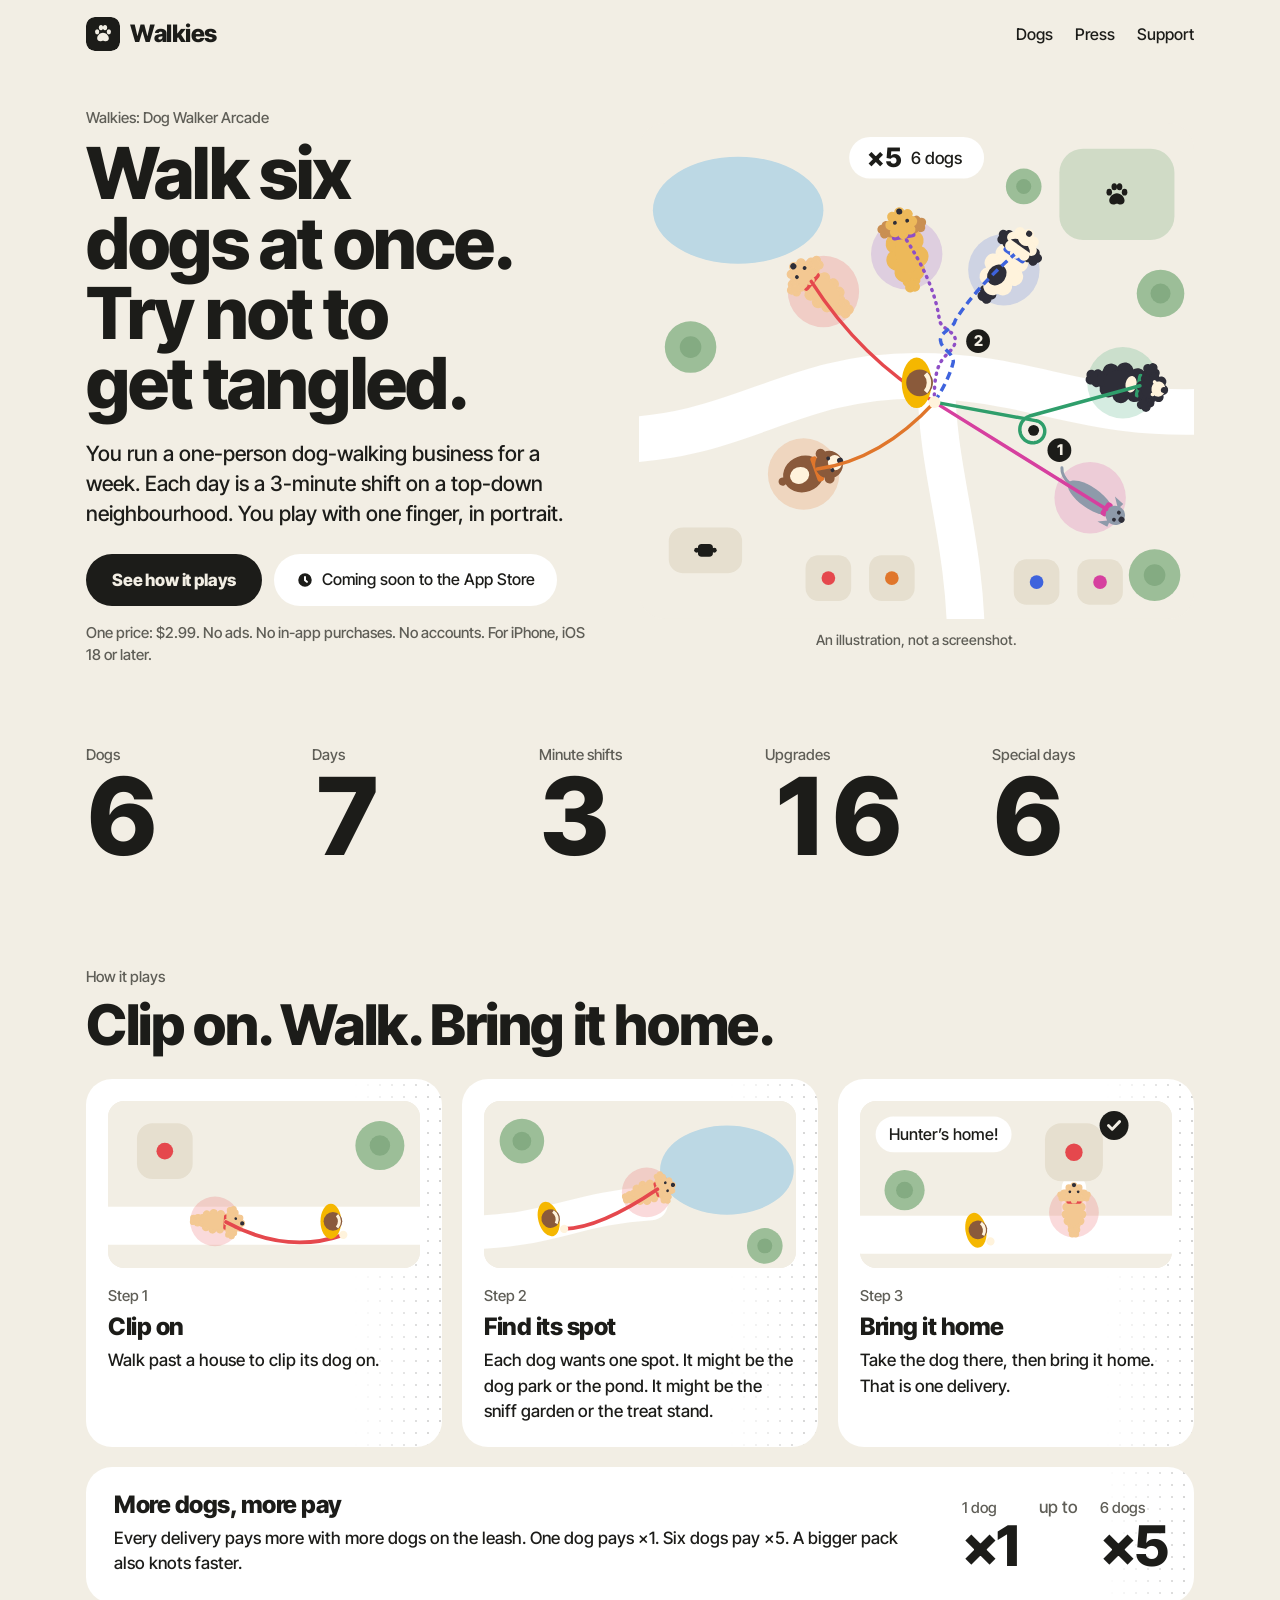
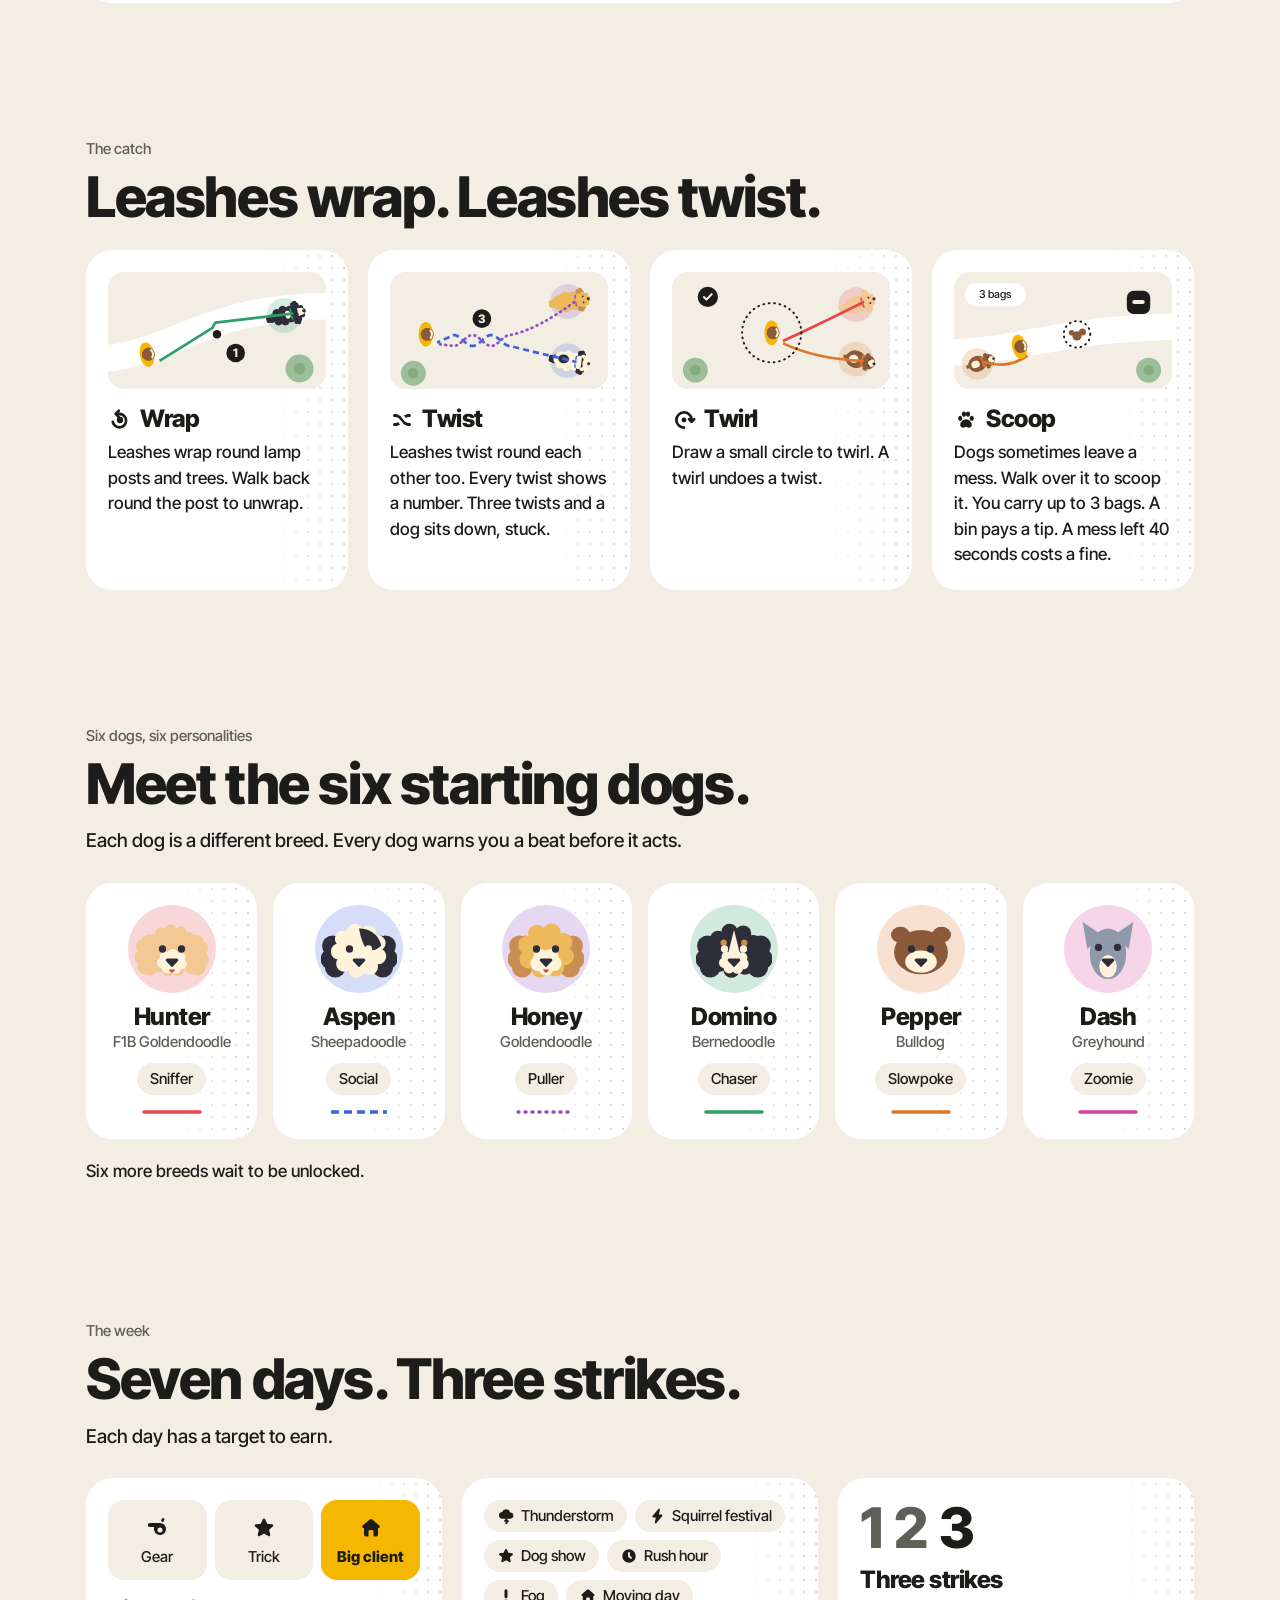
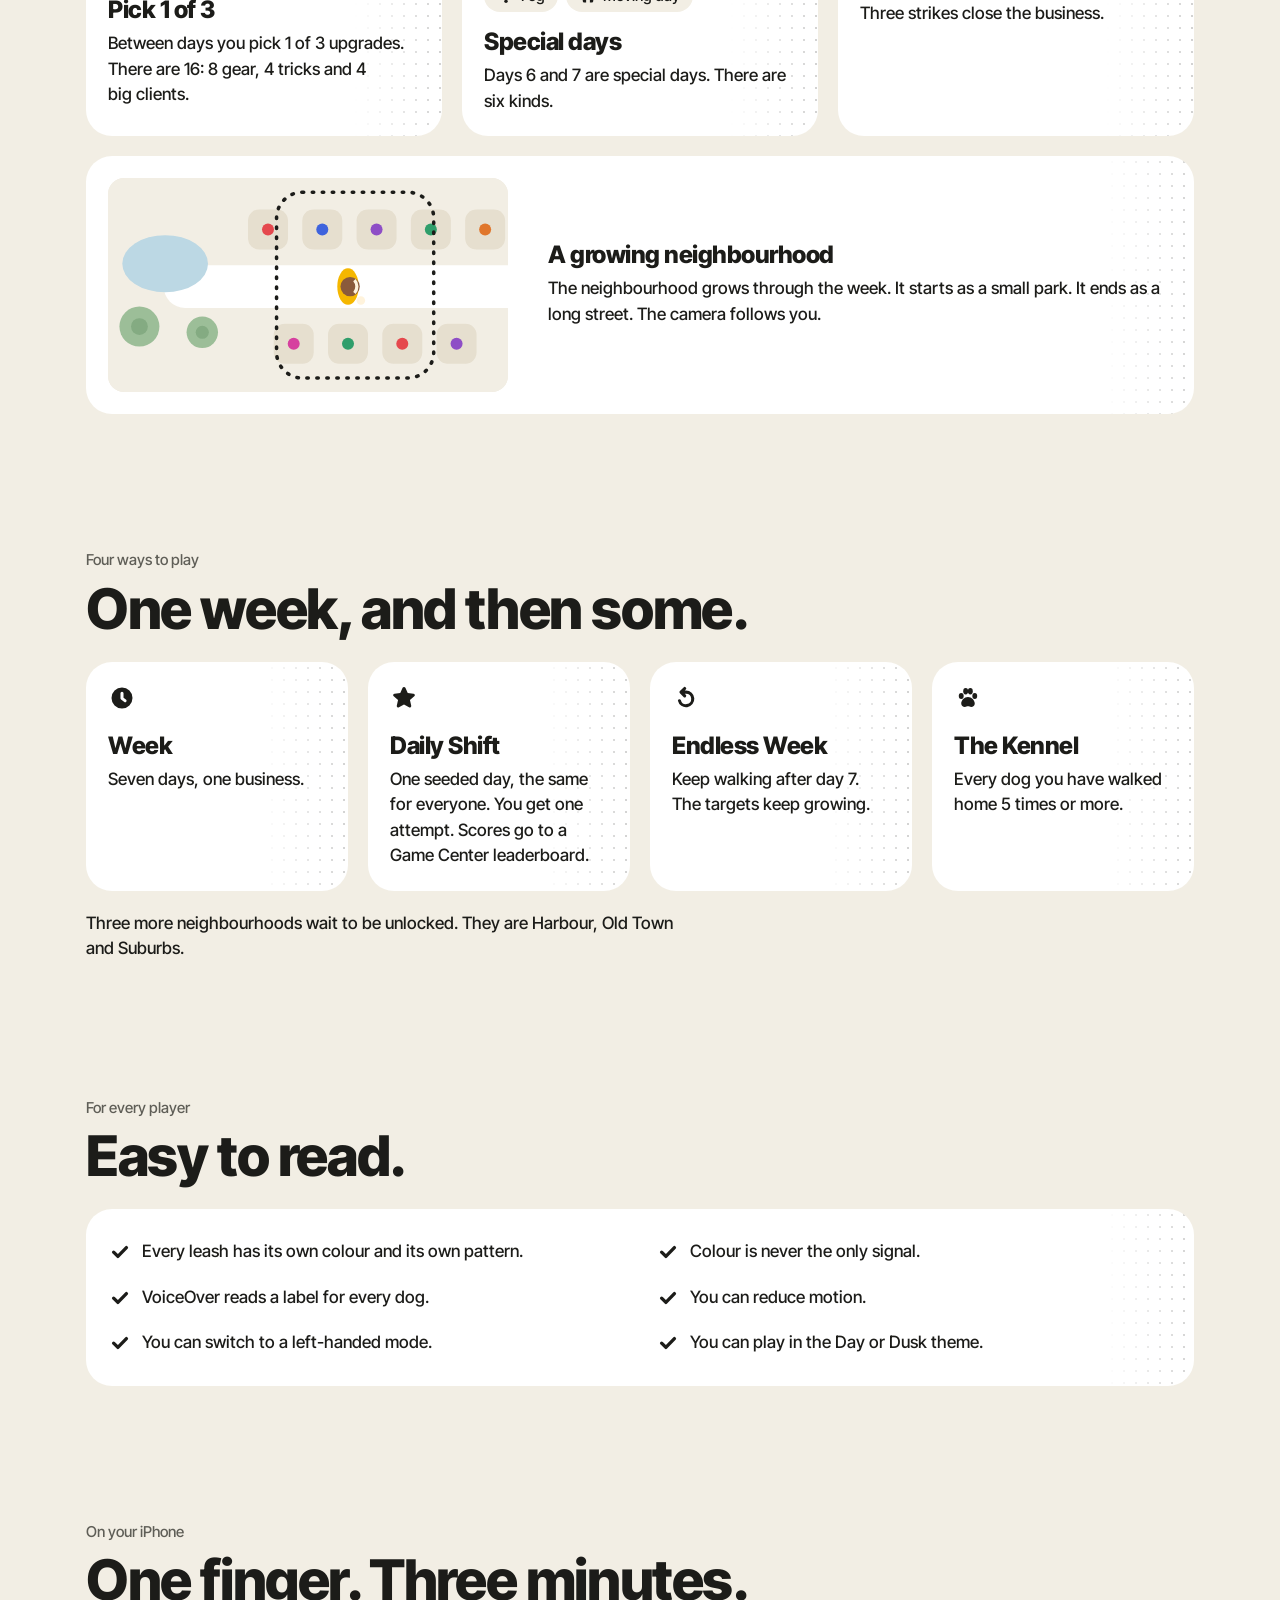
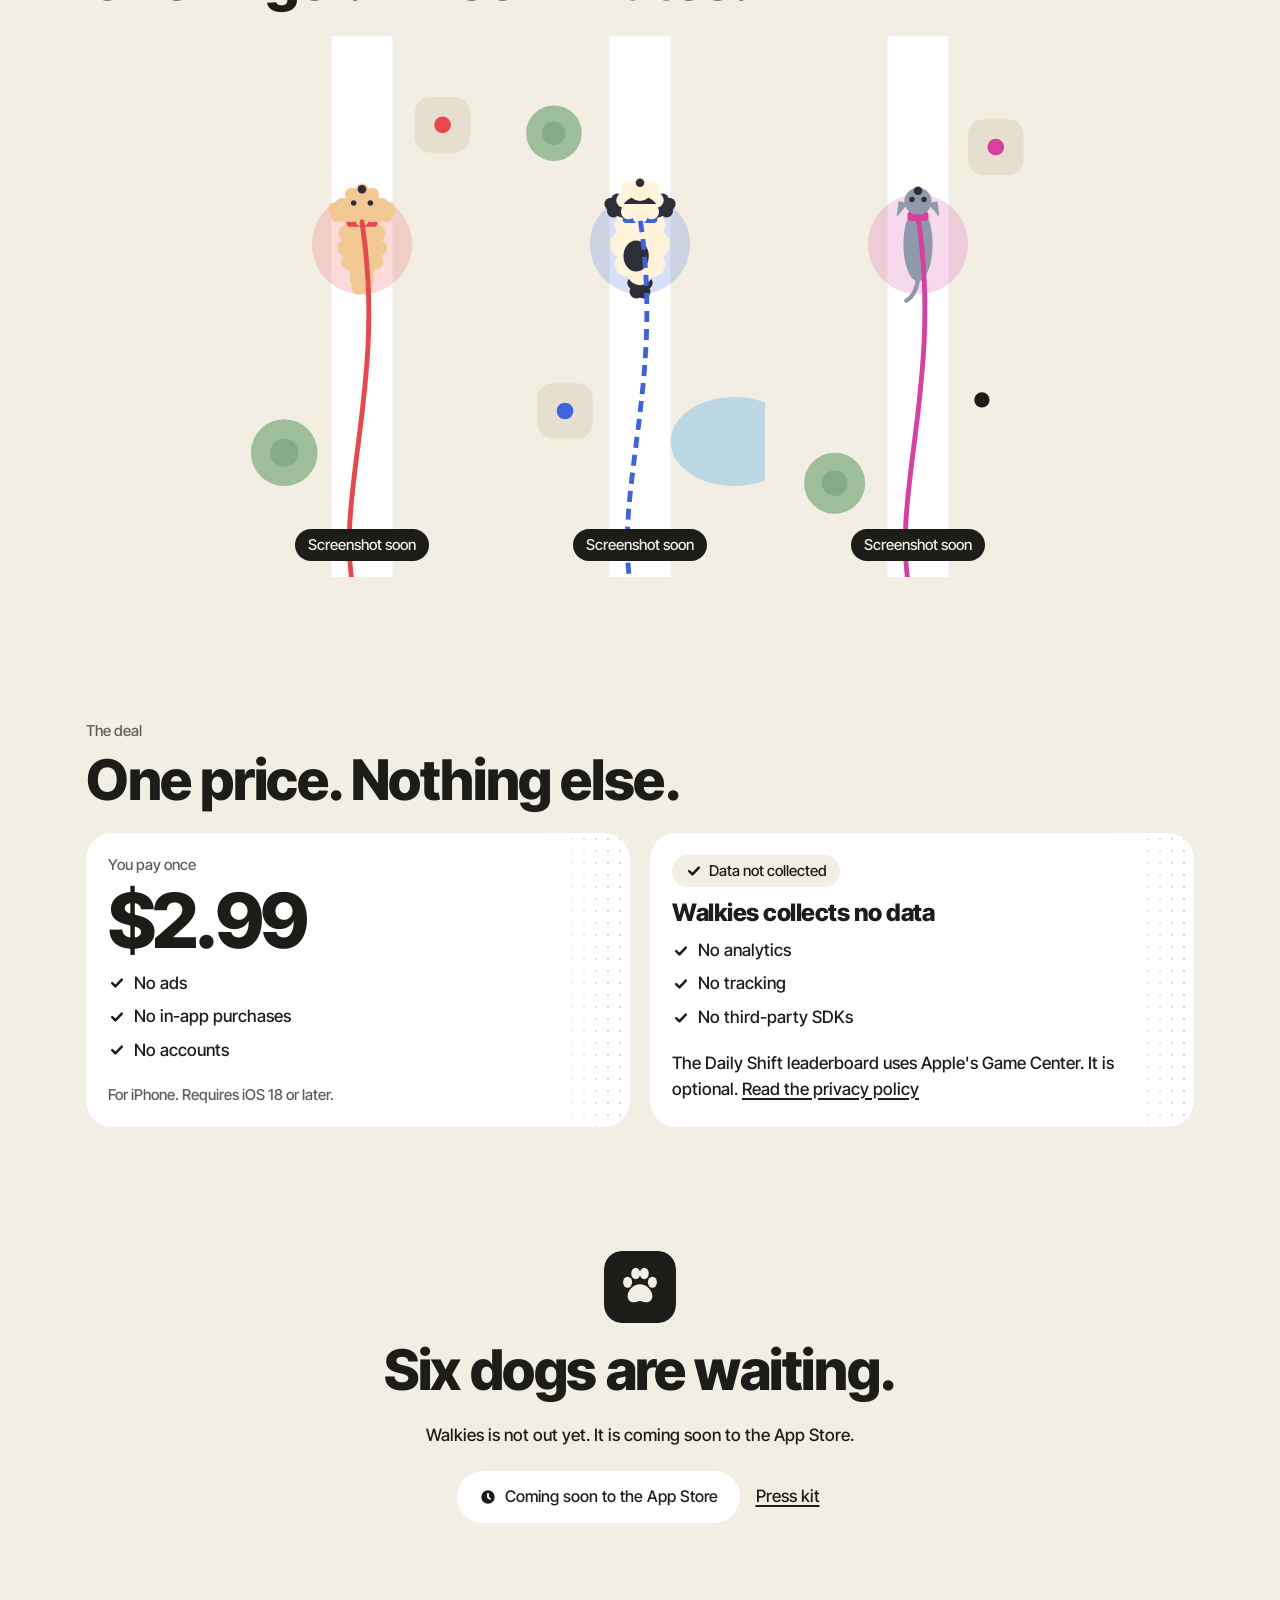
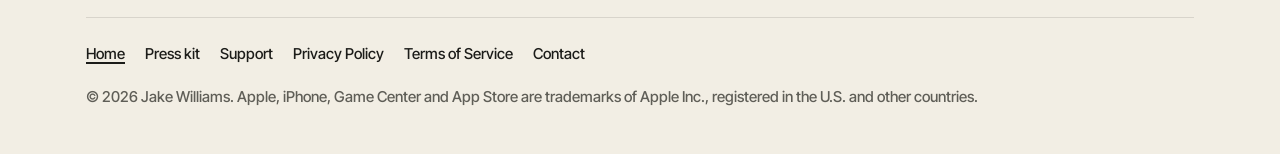
==== index.html @ 9d781aab "Walkies site: home, press kit, support, privacy, terms and 404 Static HTML and one stylesheet. Dayli" ====
<!DOCTYPE html>
<html lang="en">
<head>
<meta charset="UTF-8">
<meta name="viewport" content="width=device-width, initial-scale=1">
<title>Walkies: Dog Walker Arcade for iPhone</title>
<meta name="description" content="Walkies: Dog Walker Arcade is a one-finger iPhone game. Walk six dogs at once and try not to get tangled. You run a dog-walking business for a week of 3-minute shifts. One price. No ads. Coming soon.">
<meta name="color-scheme" content="light dark">
<meta name="theme-color" content="#F2EEE4" media="(prefers-color-scheme: light)">
<meta name="theme-color" content="#0F1412" media="(prefers-color-scheme: dark)">
<!-- appmeta:start --><!-- appmeta:end -->
<link rel="canonical" href="https://jakeintech.github.io/walkies-site/">
<link rel="icon" type="image/svg+xml" href="assets/favicon.svg">
<link rel="apple-touch-icon" href="assets/icon.png">
<meta property="og:type" content="website">
<meta property="og:site_name" content="Walkies: Dog Walker Arcade">
<meta property="og:title" content="Walkies: Dog Walker Arcade">
<meta property="og:description" content="Six leashes. Try not to tangle. You run a dog-walking business for a week of 3-minute shifts. One finger. One price. No ads.">
<meta property="og:url" content="https://jakeintech.github.io/walkies-site/">
<meta property="og:image" content="https://jakeintech.github.io/walkies-site/assets/og.png">
<meta property="og:image:width" content="1200">
<meta property="og:image:height" content="630">
<meta property="og:image:alt" content="Walkies: Dog Walker Arcade. Six leashes. Try not to tangle.">
<meta name="twitter:card" content="summary_large_image">
<meta name="twitter:title" content="Walkies: Dog Walker Arcade">
<meta name="twitter:description" content="Six leashes. Try not to tangle. You run a dog-walking business for a week of 3-minute shifts. One finger. One price. No ads.">
<meta name="twitter:image" content="https://jakeintech.github.io/walkies-site/assets/og.png">
<meta name="twitter:image:alt" content="Walkies: Dog Walker Arcade. Six leashes. Try not to tangle.">
<link rel="preconnect" href="https://fonts.googleapis.com">
<link rel="preconnect" href="https://fonts.gstatic.com" crossorigin>
<link rel="stylesheet" href="https://fonts.googleapis.com/css2?family=Inter+Tight:wght@500;800&amp;display=swap">
<link rel="stylesheet" href="assets/site.css">
<!-- ld:start -->
<script type="application/ld+json">
{
  "@context": "https://schema.org",
  "@type": "VideoGame",
  "name": "Walkies: Dog Walker Arcade",
  "alternateName": "Walkies",
  "description": "Walk six dogs at once. Try not to get tangled. You run a one-person dog-walking business for a week. Each day is a 3-minute shift on a top-down neighbourhood. You play with one finger, in portrait.",
  "gamePlatform": [
    "iPhone"
  ],
  "operatingSystem": "iOS 18 or later",
  "applicationCategory": "GameApplication",
  "url": "https://jakeintech.github.io/walkies-site/",
  "author": {
    "@type": "Person",
    "name": "Jake Williams"
  }
}
</script>
<!-- ld:end -->
</head>
<body>
<a class="skip" href="#main">Skip to content</a>

<header class="wrap site-head">
  <a class="brand" href="./" aria-label="Walkies home">
    <object class="app-icon" data="assets/icon.png" type="image/png" aria-hidden="true" tabindex="-1"><img src="assets/favicon.svg" alt="" width="34" height="34"></object>
    Walkies
  </a>
  <nav class="site-nav" aria-label="Site">
    <a href="#dogs">Dogs</a>
    <a href="press.html">Press</a>
    <a href="support.html">Support</a>
  </nav>
</header>

<main id="main">

<section class="hero" aria-labelledby="hero-title">
  <div class="wrap hero-grid">
    <div>
      <p class="label">Walkies: Dog Walker Arcade</p>
      <h1 id="hero-title"><span class="line">Walk six dogs at once.</span> <span class="line">Try not to get tangled.</span></h1>
      <p class="lede">You run a one-person dog-walking business for a week. Each day is a <span class="nb">3-minute</span> shift on a top-down neighbourhood. You play with one finger, in portrait.</p>
      <div class="cta">
        <a class="btn" href="#how">See how it plays</a>
        <!-- store-cta:start --><span class="soon"><span class="ico sm i-clock" aria-hidden="true"></span>Coming soon to the App Store</span><!-- store-cta:end -->
      </div>
      <p class="fine">One price: $2.99. No ads. No in-app purchases. No accounts. For iPhone, iOS 18 or later.</p>
    </div>
    <figure class="park">
      <div class="frame"><!-- art:hero:start --><svg class="art" viewBox="0 0 560 500" width="560" height="500" role="img" aria-label="A flat map of a park. A walker in a yellow coat holds six thin leashes, each a different colour. Six dogs pull toward a pond, a dog park and a treat stand. One leash wraps a lamp post. Two leashes twist together."><rect class="f-map" width="560" height="500"/><path class="s-road" stroke-width="46" d="M-30 320C100 320 150 255 280 255C400 255 450 300 590 290"/><path class="s-road" stroke-width="38" d="M300 262C300 350 330 420 330 530"/><ellipse class="f-pond" cx="100" cy="88" rx="86" ry="54"/><rect class="f-park" x="424" y="26" width="116" height="92" rx="24"/><g class="f-ink" transform="translate(466 56) scale(1.333)"><ellipse cx="6.2" cy="10.3" rx="2.1" ry="2.6"/><ellipse cx="10" cy="6.2" rx="2.1" ry="2.7"/><ellipse cx="14" cy="6.2" rx="2.1" ry="2.7"/><ellipse cx="17.8" cy="10.3" rx="2.1" ry="2.6"/><path d="M12 11.200c3.100 0 5.800 2.900 5.800 5.600 0 1.800-1.400 2.900-3.100 2.900-1.100 0-1.700-.6-2.700-.6s-1.600.6-2.700.6c-1.700 0-3.100-1.100-3.100-2.900 0-2.700 2.700-5.600 5.800-5.600z"/></g><rect class="f-house" x="30" y="408" width="74" height="46" rx="14"/><g class="f-ink" transform="translate(54 418) scale(1.083)"><path d="M5 9.500A3.500 3.500 0 0 1 8.500 6h7a3.500 3.500 0 0 1 3.500 3.500v5a3.500 3.500 0 0 1-3.500 3.500h-7A3.500 3.500 0 0 1 5 14.500z"/><circle cx="3.800" cy="12" r="2.300"/><circle cx="20.200" cy="12" r="2.300"/></g><rect class="f-house" x="168" y="436" width="46" height="46" rx="12.9"/><circle class="f-l1" cx="191" cy="459" r="6.9"/><rect class="f-house" x="232" y="436" width="46" height="46" rx="12.9"/><circle class="f-l5" cx="255" cy="459" r="6.9"/><rect class="f-house" x="378" y="440" width="46" height="46" rx="12.9"/><circle class="f-l2" cx="401" cy="463" r="6.9"/><rect class="f-house" x="442" y="440" width="46" height="46" rx="12.9"/><circle class="f-l6" cx="465" cy="463" r="6.9"/><circle class="f-tree" cx="52" cy="226" r="26"/><circle class="f-tree2" cx="52" cy="226" r="10.9"/><circle class="f-tree" cx="526" cy="172" r="24"/><circle class="f-tree2" cx="526" cy="172" r="10.1"/><circle class="f-tree" cx="520" cy="456" r="26"/><circle class="f-tree2" cx="520" cy="456" r="10.9"/><circle class="f-tree" cx="388" cy="64" r="18"/><circle class="f-tree2" cx="388" cy="64" r="7.6"/><circle class="f-l1 spot" cx="186" cy="170" r="36"/><image href="assets/dogs/hunter-walking.svg" x="142" y="138" width="96" height="64" transform="rotate(-140 186 170)"/><circle class="f-l3 spot" cx="270" cy="132" r="36"/><image href="assets/dogs/honey-walking.svg" x="226" y="100" width="96" height="64" transform="rotate(-100 270 132)"/><circle class="f-l2 spot" cx="368" cy="148" r="36"/><image href="assets/dogs/aspen-walking.svg" x="324" y="116" width="96" height="64" transform="rotate(-55 368 148)"/><circle class="f-l4 spot" cx="488" cy="262" r="36"/><image href="assets/dogs/domino-walking.svg" x="444" y="230" width="96" height="64" transform="rotate(10 488 262)"/><circle class="f-l6 spot" cx="455" cy="378" r="36"/><image href="assets/dogs/dash-walking.svg" x="411" y="346" width="96" height="64" transform="rotate(35 455 378)"/><circle class="f-l5 spot" cx="166" cy="354" r="36"/><image href="assets/dogs/pepper-walking.svg" x="122" y="322" width="96" height="64" transform="rotate(-20 166 354)"/><path class="leash l5" d="M298 281.5 Q244 340 179.8 349"/><path class="leash l6" d="M298 281.5 L471.6 389.6"/><path class="leash l4" d="M298 281.5 L399.8 300.2 L400.6 300.3 L401.4 300.5 L402.2 300.7 L403 301 L403.7 301.4 L404.4 301.8 L405.1 302.3 L405.8 302.9 L406.4 303.5 L407 304.1 L407.5 304.9 L407.9 305.6 L408.3 306.4 L408.6 307.2 L408.9 308.1 L409.1 309 L409.2 309.9 L409.2 310.8 L409.2 311.7 L409.1 312.6 L408.9 313.5 L408.6 314.4 L408.3 315.3 L407.9 316.2 L407.4 317 L406.9 317.8 L406.3 318.5 L405.6 319.2 L404.9 319.8 L404.1 320.4 L403.3 321 L402.4 321.4 L401.5 321.8 L400.5 322.1 L399.5 322.3 L398.5 322.5 L397.5 322.6 L396.5 322.5 L395.5 322.5 L394.5 322.3 L393.5 322 L392.5 321.7 L391.5 321.2 L390.6 320.7 L389.7 320.2 L388.8 319.5 L388.1 318.8 L387.3 318 L386.6 317.1 L386 316.2 L385.5 315.3 L385.1 314.2 L384.7 313.2 L384.4 312.1 L384.2 311 L384.1 309.9 L384.1 308.8 L384.2 307.6 L384.3 306.5 L384.6 305.4 L385 304.3 L385.4 303.2 L385.9 302.2 L386.5 301.2 L387.2 300.3 L388 299.4 L388.9 298.5 L389.8 297.8 L390.8 297.1 L391.8 296.5 L392.9 296 L394 295.5 L505.2 265"/><path class="leash l1" d="M298 281.5 Q224 238 173.7 159.7"/><path class="leash l3" d="M298 281.5 Q297 252 305 240 C310 232 319 228 319 219 C319 210 305 208 303 199 Q298 160 266.7 113.4"/><path class="leash l2" d="M298 281.5 Q313 258 317 241 C317 231 305 229 304 219 C304 210 317 208 319 199 Q340 166 378.8 132.5"/><circle class="f-lamp" cx="398" cy="310" r="5.5"/><g transform="translate(280 262) rotate(0) scale(1.500)"><ellipse class="f-coat" rx="10" ry="17"/><circle class="f-skin" cx="12" cy="13" r="4"/><circle class="f-hair" cx="2" cy="0" r="9"/><path class="s-skin" stroke-width="3" d="M6 -6a9 9 0 0 1 0 12"/></g><circle class="f-ink" cx="342" cy="220" r="12"/><text class="t-num f-onink" x="342" y="225" font-size="15" text-anchor="middle">2</text><circle class="f-ink" cx="424" cy="330" r="12"/><text class="t-num f-onink" x="424" y="335" font-size="15" text-anchor="middle">1</text><rect class="f-surface" x="212" y="14" width="136" height="42" rx="21"/><text class="t-num f-ink" x="230" y="44" font-size="27">&#215;5</text><text class="t-text f-ink" x="274" y="41" font-size="17">6 dogs</text></svg><!-- art:hero:end --></div>
      <figcaption>An illustration, not a screenshot.</figcaption>
    </figure>
  </div>
</section>

<section aria-label="Walkies in numbers">
  <div class="wrap">
    <ul class="stats">
      <li class="stat"><span class="lab">Dogs</span><span class="num">6</span></li>
      <li class="stat"><span class="lab">Days</span><span class="num">7</span></li>
      <li class="stat"><span class="lab">Minute shifts</span><span class="num">3</span></li>
      <li class="stat"><span class="lab">Upgrades</span><span class="num">16</span></li>
      <li class="stat"><span class="lab">Special days</span><span class="num">6</span></li>
    </ul>
  </div>
</section>

<section class="section" id="how" aria-labelledby="how-title">
  <div class="wrap">
    <p class="label">How it plays</p>
    <h2 id="how-title">Clip on. Walk. Bring it home.</h2>
    <ol class="steps">
      <li class="card">
        <div class="scene"><!-- art:step1:start --><svg class="art" viewBox="0 0 280 150" width="280" height="150" aria-hidden="true" focusable="false"><rect class="f-map" width="280" height="150"/><path class="s-road" stroke-width="34" d="M-20 112H300"/><rect class="f-house" x="26" y="20" width="50" height="50" rx="14"/><circle class="f-l1" cx="51" cy="45" r="7.5"/><circle class="f-tree" cx="244" cy="40" r="22"/><circle class="f-tree2" cx="244" cy="40" r="9.2"/><circle class="f-l1 spot" cx="96" cy="108" r="22.3"/><image href="assets/dogs/hunter-walking.svg" x="68.7" y="88.2" width="59.5" height="39.7" transform="rotate(4 96 108)"/><path class="leash l1" d="M211.2 120.1 Q160 138 106 108.7"/><g transform="translate(200 108) rotate(0) scale(0.930)"><ellipse class="f-coat" rx="10" ry="17"/><circle class="f-skin" cx="12" cy="13" r="4"/><circle class="f-hair" cx="2" cy="0" r="9"/><path class="s-skin" stroke-width="3" d="M6 -6a9 9 0 0 1 0 12"/></g></svg><!-- art:step1:end --></div>
        <p class="label">Step 1</p>
        <h3>Clip on</h3>
        <p>Walk past a house to clip its dog on.</p>
      </li>
      <li class="card">
        <div class="scene"><!-- art:step2:start --><svg class="art" viewBox="0 0 280 150" width="280" height="150" aria-hidden="true" focusable="false"><rect class="f-map" width="280" height="150"/><path class="s-road" stroke-width="30" d="M-20 118C60 118 80 96 150 92"/><ellipse class="f-pond" cx="218" cy="62" rx="60" ry="40"/><circle class="f-tree" cx="34" cy="36" r="20"/><circle class="f-tree2" cx="34" cy="36" r="8.4"/><circle class="f-tree" cx="252" cy="130" r="16"/><circle class="f-tree2" cx="252" cy="130" r="6.7"/><circle class="f-l1 spot" cx="146" cy="82" r="22.3"/><image href="assets/dogs/hunter-walking.svg" x="118.7" y="62.2" width="59.5" height="39.7" transform="rotate(-16 146 82)"/><path class="leash l1" d="M71.9 114.8 Q104 114 155.6 79.2"/><g transform="translate(58 106) rotate(-15) scale(0.930)"><ellipse class="f-coat" rx="10" ry="17"/><circle class="f-skin" cx="12" cy="13" r="4"/><circle class="f-hair" cx="2" cy="0" r="9"/><path class="s-skin" stroke-width="3" d="M6 -6a9 9 0 0 1 0 12"/></g></svg><!-- art:step2:end --></div>
        <p class="label">Step 2</p>
        <h3>Find its spot</h3>
        <p>Each dog wants one spot. It might be the dog park or the pond. It might be the sniff garden or the treat stand.</p>
      </li>
      <li class="card">
        <div class="scene"><!-- art:step3:start --><svg class="art" viewBox="0 0 280 150" width="280" height="150" aria-hidden="true" focusable="false"><rect class="f-map" width="280" height="150"/><path class="s-road" stroke-width="34" d="M-20 120H300"/><path class="s-road" stroke-width="22" d="M192 78V120"/><rect class="f-house" x="166" y="20" width="52" height="52" rx="14.6"/><circle class="f-l1" cx="192" cy="46" r="7.8"/><circle class="f-tree" cx="40" cy="80" r="18"/><circle class="f-tree2" cx="40" cy="80" r="7.6"/><circle class="f-l1 spot" cx="192" cy="100" r="22.3"/><image href="assets/dogs/hunter-walking.svg" x="164.7" y="80.2" width="59.5" height="39.7" transform="rotate(-90 192 100)"/><g transform="translate(104 116) rotate(-10) scale(0.930)"><ellipse class="f-coat" rx="10" ry="17"/><circle class="f-skin" cx="12" cy="13" r="4"/><circle class="f-hair" cx="2" cy="0" r="9"/><path class="s-skin" stroke-width="3" d="M6 -6a9 9 0 0 1 0 12"/></g><circle class="f-ink" cx="228" cy="22" r="13"/><g class="f-onink" transform="translate(218.6 12.6) scale(0.780)"><path d="M19.600 6.400a1.700 1.700 0 0 1 0 2.400l-8.500 8.800a1.700 1.700 0 0 1-2.400 0l-4.300-4.300a1.700 1.700 0 0 1 2.400-2.400l3.100 3.100 7.300-7.600a1.700 1.700 0 0 1 2.400 0z"/></g><rect class="f-surface" x="14" y="14" width="122" height="32" rx="16"/><text class="t-text f-ink" x="75" y="35.1" font-size="14.5" text-anchor="middle">Hunter&#8217;s home!</text></svg><!-- art:step3:end --></div>
        <p class="label">Step 3</p>
        <h3>Bring it home</h3>
        <p>Take the dog there, then bring it home. That is one delivery.</p>
      </li>
    </ol>
    <div class="card pay">
      <div>
        <h3>More dogs, more pay</h3>
        <p>Every delivery pays more with more dogs on the leash. One dog pays ×1. Six dogs pay ×5. A bigger pack also knots faster.</p>
      </div>
      <p class="ladder" aria-hidden="true">
        <span class="rung"><span class="small">1 dog</span><span class="x">×1</span></span>
        <span class="to">up to</span>
        <span class="rung"><span class="small">6 dogs</span><span class="x">×5</span></span>
      </p>
    </div>
  </div>
</section>

<section class="section" id="tangles" aria-labelledby="tangles-title">
  <div class="wrap">
    <p class="label">The catch</p>
    <h2 id="tangles-title">Leashes wrap. Leashes twist.</h2>
    <ul class="grid4 four">
      <li class="card">
        <div class="scene"><!-- art:wrap:start --><svg class="art" viewBox="0 0 280 150" width="280" height="150" aria-hidden="true" focusable="false"><rect class="f-map" width="280" height="150"/><path class="s-road" stroke-width="34" d="M-20 112C80 112 120 40 300 44"/><circle class="f-tree" cx="246" cy="124" r="18"/><circle class="f-tree2" cx="246" cy="124" r="7.6"/><circle class="f-l4 spot" cx="226" cy="56" r="22.3"/><image href="assets/dogs/domino-walking.svg" x="198.7" y="36.2" width="59.5" height="39.7" transform="rotate(-14 226 56)"/><path class="leash l4" d="M63.1 116 L134.7 71.5 L134.7 71.4 L134.8 71.3 L134.8 71.2 L134.8 71.1 L134.8 71 L134.8 71 L134.9 70.9 L134.9 70.8 L134.9 70.7 L134.9 70.6 L134.9 70.5 L135 70.4 L135 70.3 L135 70.2 L135.1 70.1 L135.1 70 L135.1 69.9 L135.1 69.9 L135.2 69.8 L135.2 69.7 L135.2 69.6 L135.3 69.5 L135.3 69.4 L135.4 69.3 L135.4 69.2 L135.4 69.1 L135.5 69 L135.5 68.9 L135.5 68.8 L135.6 68.7 L135.6 68.7 L135.7 68.6 L135.7 68.5 L135.8 68.4 L135.8 68.3 L135.9 68.2 L135.9 68.1 L136 68 L136 67.9 L136.1 67.8 L136.1 67.8 L136.2 67.7 L136.2 67.6 L136.3 67.5 L136.3 67.4 L136.4 67.3 L136.5 67.2 L136.5 67.1 L136.6 67 L136.6 67 L136.7 66.9 L136.8 66.8 L136.8 66.7 L136.9 66.6 L137 66.5 L137 66.4 L137.1 66.3 L137.2 66.3 L137.2 66.2 L137.3 66.1 L137.4 66 L137.4 65.9 L137.5 65.8 L137.6 65.8 L137.7 65.7 L137.7 65.6 L137.8 65.5 L137.9 65.4 L138 65.3 L138.1 65.3 L138.1 65.2 L138.2 65.1 L236.5 53.4"/><circle class="f-lamp" cx="140" cy="80" r="5.5"/><g transform="translate(50 106) rotate(-10) scale(0.930)"><ellipse class="f-coat" rx="10" ry="17"/><circle class="f-skin" cx="12" cy="13" r="4"/><circle class="f-hair" cx="2" cy="0" r="9"/><path class="s-skin" stroke-width="3" d="M6 -6a9 9 0 0 1 0 12"/></g><circle class="f-ink" cx="164" cy="104" r="12"/><text class="t-num f-onink" x="164" y="109" font-size="15" text-anchor="middle">1</text></svg><!-- art:wrap:end --></div>
        <h3 class="with-ico"><span class="ico i-wrap" aria-hidden="true"></span>Wrap</h3>
        <p>Leashes wrap round lamp posts and trees. Walk back round the post to unwrap.</p>
      </li>
      <li class="card">
        <div class="scene"><!-- art:twist:start --><svg class="art" viewBox="0 0 280 150" width="280" height="150" aria-hidden="true" focusable="false"><rect class="f-map" width="280" height="150"/><circle class="f-tree" cx="30" cy="130" r="16"/><circle class="f-tree2" cx="30" cy="130" r="6.7"/><circle class="f-l3 spot" cx="228" cy="38" r="22.3"/><image href="assets/dogs/honey-walking.svg" x="200.7" y="18.2" width="59.5" height="39.7" transform="rotate(-8 228 38)"/><circle class="f-l2 spot" cx="228" cy="114" r="22.3"/><image href="assets/dogs/aspen-walking.svg" x="200.7" y="94.2" width="59.5" height="39.7" transform="rotate(8 228 114)"/><path class="leash l2" d="M57.2 92.1 L82 81 L84 81.2 L86 81.9 L88 83.1 L90 84.5 L92 86.2 L94 88 L96 89.8 L98 91.5 L100 92.9 L102 94.1 L104 94.8 L106 95 L108 94.8 L110 94.1 L112 92.9 L114 91.5 L116 89.8 L118 88 L120 86.2 L122 84.5 L124 83.1 L126 81.9 L128 81.2 L130 81 L132 81.2 L134 81.9 L136 83.1 L138 84.5 L140 86.2 L142 88 L144 89.8 L146 91.5 L148 92.9 L150 94.1 L152 94.8 L154 95 Q190 104 239.6 115.6"/><path class="leash l3" d="M57.2 92.1 L82 95 L84 94.8 L86 94.1 L88 92.9 L90 91.5 L92 89.8 L94 88 L96 86.2 L98 84.5 L100 83.1 L102 81.9 L104 81.2 L106 81 L108 81.2 L110 81.9 L112 83.1 L114 84.5 L116 86.2 L118 88 L120 89.8 L122 91.5 L124 92.9 L126 94.1 L128 94.8 L130 95 L132 94.8 L134 94.1 L136 92.9 L138 91.5 L140 89.8 L142 88 L144 86.2 L146 84.5 L148 83.1 L150 81.9 L152 81.2 L154 81 Q190 74 239.6 36.4"/><g transform="translate(46 80) rotate(0) scale(0.930)"><ellipse class="f-coat" rx="10" ry="17"/><circle class="f-skin" cx="12" cy="13" r="4"/><circle class="f-hair" cx="2" cy="0" r="9"/><path class="s-skin" stroke-width="3" d="M6 -6a9 9 0 0 1 0 12"/></g><circle class="f-ink" cx="118" cy="60" r="12"/><text class="t-num f-onink" x="118" y="65" font-size="15" text-anchor="middle">3</text></svg><!-- art:twist:end --></div>
        <h3 class="with-ico"><span class="ico i-twist" aria-hidden="true"></span>Twist</h3>
        <p>Leashes twist round each other too. Every twist shows a number. Three twists and a dog sits down, stuck.</p>
      </li>
      <li class="card">
        <div class="scene"><!-- art:twirl:start --><svg class="art" viewBox="0 0 280 150" width="280" height="150" aria-hidden="true" focusable="false"><rect class="f-map" width="280" height="150"/><circle class="f-tree" cx="30" cy="126" r="16"/><circle class="f-tree2" cx="30" cy="126" r="6.7"/><circle class="f-l1 spot" cx="236" cy="42" r="22.3"/><image href="assets/dogs/hunter-walking.svg" x="208.7" y="22.2" width="59.5" height="39.7" transform="rotate(-18 236 42)"/><circle class="f-l5 spot" cx="236" cy="112" r="22.3"/><image href="assets/dogs/pepper-walking.svg" x="208.7" y="92.2" width="59.5" height="39.7" transform="rotate(14 236 112)"/><path class="leash l1" d="M139.2 90.1 Q184 70 245.5 38.9"/><path class="leash l5" d="M139.2 90.1 Q184 112 244.8 114.2"/><g transform="translate(128 78) rotate(0) scale(0.930)"><ellipse class="f-coat" rx="10" ry="17"/><circle class="f-skin" cx="12" cy="13" r="4"/><circle class="f-hair" cx="2" cy="0" r="9"/><path class="s-skin" stroke-width="3" d="M6 -6a9 9 0 0 1 0 12"/></g><circle class="ring" cx="128" cy="78" r="38"/><circle class="f-ink" cx="46" cy="32" r="13"/><g class="f-onink" transform="translate(36.6 22.6) scale(0.780)"><path d="M19.600 6.400a1.700 1.700 0 0 1 0 2.400l-8.500 8.800a1.700 1.700 0 0 1-2.400 0l-4.300-4.300a1.700 1.700 0 0 1 2.400-2.400l3.100 3.100 7.300-7.600a1.700 1.700 0 0 1 2.400 0z"/></g></svg><!-- art:twirl:end --></div>
        <h3 class="with-ico"><span class="ico i-twirl" aria-hidden="true"></span>Twirl</h3>
        <p>Draw a small circle to twirl. A twirl undoes a twist.</p>
      </li>
      <li class="card">
        <div class="scene"><!-- art:scoop:start --><svg class="art" viewBox="0 0 280 150" width="280" height="150" aria-hidden="true" focusable="false"><rect class="f-map" width="280" height="150"/><path class="s-road" stroke-width="34" d="M-20 104C80 104 140 70 300 70"/><circle class="f-tree" cx="250" cy="126" r="16"/><circle class="f-tree2" cx="250" cy="126" r="6.7"/><circle class="f-l5 spot" cx="30" cy="118" r="20.1"/><image href="assets/dogs/pepper-walking.svg" x="5.4" y="100.1" width="53.6" height="35.7" transform="rotate(-18 30 118)"/><path class="leash l5" d="M97.4 105.5 Q70 126 37.8 115.5"/><g transform="translate(84 96) rotate(-12) scale(0.930)"><ellipse class="f-coat" rx="10" ry="17"/><circle class="f-skin" cx="12" cy="13" r="4"/><circle class="f-hair" cx="2" cy="0" r="9"/><path class="s-skin" stroke-width="3" d="M6 -6a9 9 0 0 1 0 12"/></g><circle class="f-mess" cx="158" cy="82" r="6"/><circle class="f-mess" cx="165" cy="77" r="4.5"/><circle class="f-mess" cx="151" cy="78" r="3.5"/><circle class="ring" cx="158" cy="80" r="17"/><rect class="f-ink" x="222" y="24" width="30" height="30" rx="9"/><rect class="f-onink" x="229" y="36" width="16" height="5" rx="2.5"/><rect class="f-surface" x="14" y="14" width="78" height="30" rx="15"/><text class="t-text f-ink" x="53" y="33.9" font-size="14" text-anchor="middle">3 bags</text></svg><!-- art:scoop:end --></div>
        <h3 class="with-ico"><span class="ico i-paw" aria-hidden="true"></span>Scoop</h3>
        <p>Dogs sometimes leave a mess. Walk over it to scoop it. You carry up to 3 bags. A bin pays a tip. A mess left 40 seconds costs a fine.</p>
      </li>
    </ul>
  </div>
</section>

<section class="section" id="dogs" aria-labelledby="dogs-title">
  <div class="wrap">
    <p class="label">Six dogs, six personalities</p>
    <h2 id="dogs-title">Meet the six starting dogs.</h2>
    <p class="intro">Each dog is a different breed. Every dog warns you a beat before it acts.</p>
    <ul class="dogs">
      <li class="card dog">
        <span class="face tint-1"><img src="assets/dogs/hunter-portrait.svg" width="96" height="96" alt="Hunter, a curly apricot F1B Goldendoodle."></span>
        <h3>Hunter</h3>
        <p class="breed">F1B Goldendoodle</p>
        <span class="chip">Sniffer</span>
        <!-- art:swatch1:start --><svg class="art swatch" viewBox="0 0 64 10" width="64" height="10" aria-hidden="true" focusable="false"><path class="leash l1" d="M4 5 L60 5"/></svg><!-- art:swatch1:end -->
      </li>
      <li class="card dog">
        <span class="face tint-2"><img src="assets/dogs/aspen-portrait.svg" width="96" height="96" alt="Aspen, a cream and black Sheepadoodle."></span>
        <h3>Aspen</h3>
        <p class="breed">Sheepadoodle</p>
        <span class="chip">Social</span>
        <!-- art:swatch2:start --><svg class="art swatch" viewBox="0 0 64 10" width="64" height="10" aria-hidden="true" focusable="false"><path class="leash l2" d="M4 5 L60 5"/></svg><!-- art:swatch2:end -->
      </li>
      <li class="card dog">
        <span class="face tint-3"><img src="assets/dogs/honey-portrait.svg" width="96" height="96" alt="Honey, a wavy golden Goldendoodle."></span>
        <h3>Honey</h3>
        <p class="breed">Goldendoodle</p>
        <span class="chip">Puller</span>
        <!-- art:swatch3:start --><svg class="art swatch" viewBox="0 0 64 10" width="64" height="10" aria-hidden="true" focusable="false"><path class="leash l3" d="M4 5 L60 5"/></svg><!-- art:swatch3:end -->
      </li>
      <li class="card dog">
        <span class="face tint-4"><img src="assets/dogs/domino-portrait.svg" width="96" height="96" alt="Domino, a black Bernedoodle with cream patches."></span>
        <h3>Domino</h3>
        <p class="breed">Bernedoodle</p>
        <span class="chip">Chaser</span>
        <!-- art:swatch4:start --><svg class="art swatch" viewBox="0 0 64 10" width="64" height="10" aria-hidden="true" focusable="false"><path class="leash l4" d="M4 5 L60 5"/></svg><!-- art:swatch4:end -->
      </li>
      <li class="card dog">
        <span class="face tint-5"><img src="assets/dogs/pepper-portrait.svg" width="96" height="96" alt="Pepper, a wide brown Bulldog."></span>
        <h3>Pepper</h3>
        <p class="breed">Bulldog</p>
        <span class="chip">Slowpoke</span>
        <!-- art:swatch5:start --><svg class="art swatch" viewBox="0 0 64 10" width="64" height="10" aria-hidden="true" focusable="false"><path class="leash l5" d="M4 5 L60 5"/></svg><!-- art:swatch5:end -->
      </li>
      <li class="card dog">
        <span class="face tint-6"><img src="assets/dogs/dash-portrait.svg" width="96" height="96" alt="Dash, a slim grey Greyhound."></span>
        <h3>Dash</h3>
        <p class="breed">Greyhound</p>
        <span class="chip">Zoomie</span>
        <!-- art:swatch6:start --><svg class="art swatch" viewBox="0 0 64 10" width="64" height="10" aria-hidden="true" focusable="false"><path class="leash l6" d="M4 5 L60 5"/></svg><!-- art:swatch6:end -->
      </li>
    </ul>
    <p class="after">Six more breeds wait to be unlocked.</p>
  </div>
</section>

<section class="section" id="week" aria-labelledby="week-title">
  <div class="wrap">
    <p class="label">The week</p>
    <h2 id="week-title">Seven days. Three strikes.</h2>
    <p class="intro">Each day has a target to earn.</p>
    <ul class="grid3">
      <li class="card">
        <p class="picks" aria-hidden="true">
          <span class="pick"><span class="ico i-whistle"></span>Gear</span>
          <span class="pick"><span class="ico i-stamina"></span>Trick</span>
          <span class="pick big"><span class="ico i-home"></span>Big client</span>
        </p>
        <h3>Pick 1 of 3</h3>
        <p>Between days you pick 1 of 3 upgrades. There are 16: 8 gear, 4 tricks and 4 big clients.</p>
      </li>
      <li class="card">
        <ul class="chips">
          <li class="chip"><span class="ico sm i-storm" aria-hidden="true"></span>Thunderstorm</li>
          <li class="chip"><span class="ico sm i-zoom" aria-hidden="true"></span>Squirrel festival</li>
          <li class="chip"><span class="ico sm i-stamina" aria-hidden="true"></span>Dog show</li>
          <li class="chip"><span class="ico sm i-clock" aria-hidden="true"></span>Rush hour</li>
          <li class="chip"><span class="ico sm i-alert" aria-hidden="true"></span>Fog</li>
          <li class="chip"><span class="ico sm i-home" aria-hidden="true"></span>Moving day</li>
        </ul>
        <h3>Special days</h3>
        <p>Days 6 and 7 are special days. There are six kinds.</p>
      </li>
      <li class="card">
        <p class="strikes" aria-hidden="true"><span>1</span><span>2</span><span>3</span></p>
        <h3>Three strikes</h3>
        <p>Three strikes close the business.</p>
      </li>
    </ul>
    <div class="card pay wide">
      <div class="scene"><!-- art:grow:start --><svg class="art" viewBox="0 0 280 150" width="280" height="150" aria-hidden="true" focusable="false"><rect class="f-map" width="280" height="150"/><path class="s-road" stroke-width="30" d="M54 76H320"/><ellipse class="f-pond" cx="40" cy="60" rx="30" ry="20"/><circle class="f-tree" cx="22" cy="104" r="14"/><circle class="f-tree2" cx="22" cy="104" r="5.9"/><circle class="f-tree" cx="66" cy="108" r="11"/><circle class="f-tree2" cx="66" cy="108" r="4.6"/><rect class="f-house" x="98" y="22" width="28" height="28" rx="7.8"/><circle class="f-l1" cx="112" cy="36" r="4.2"/><rect class="f-house" x="136" y="22" width="28" height="28" rx="7.8"/><circle class="f-l2" cx="150" cy="36" r="4.2"/><rect class="f-house" x="174" y="22" width="28" height="28" rx="7.8"/><circle class="f-l3" cx="188" cy="36" r="4.2"/><rect class="f-house" x="212" y="22" width="28" height="28" rx="7.8"/><circle class="f-l4" cx="226" cy="36" r="4.2"/><rect class="f-house" x="250" y="22" width="28" height="28" rx="7.8"/><circle class="f-l5" cx="264" cy="36" r="4.2"/><rect class="f-house" x="116" y="102" width="28" height="28" rx="7.8"/><circle class="f-l6" cx="130" cy="116" r="4.2"/><rect class="f-house" x="154" y="102" width="28" height="28" rx="7.8"/><circle class="f-l4" cx="168" cy="116" r="4.2"/><rect class="f-house" x="192" y="102" width="28" height="28" rx="7.8"/><circle class="f-l1" cx="206" cy="116" r="4.2"/><rect class="f-house" x="230" y="102" width="28" height="28" rx="7.8"/><circle class="f-l3" cx="244" cy="116" r="4.2"/><g transform="translate(168 76) rotate(0) scale(0.750)"><ellipse class="f-coat" rx="10" ry="17"/><circle class="f-skin" cx="12" cy="13" r="4"/><circle class="f-hair" cx="2" cy="0" r="9"/><path class="s-skin" stroke-width="3" d="M6 -6a9 9 0 0 1 0 12"/></g><rect class="ring" x="118" y="10" width="110" height="130" rx="18"/></svg><!-- art:grow:end --></div>
      <div>
        <h3>A growing neighbourhood</h3>
        <p>The neighbourhood grows through the week. It starts as a small park. It ends as a long street. The camera follows you.</p>
      </div>
    </div>
  </div>
</section>

<section class="section" id="modes" aria-labelledby="modes-title">
  <div class="wrap">
    <p class="label">Four ways to play</p>
    <h2 id="modes-title">One week, and then some.</h2>
    <ul class="modes">
      <li class="card">
        <span class="ico i-clock" aria-hidden="true"></span>
        <h3>Week</h3>
        <p>Seven days, one business.</p>
      </li>
      <li class="card">
        <span class="ico i-stamina" aria-hidden="true"></span>
        <h3>Daily Shift</h3>
        <p>One seeded day, the same for everyone. You get one attempt. Scores go to a Game Center leaderboard.</p>
      </li>
      <li class="card">
        <span class="ico i-restart" aria-hidden="true"></span>
        <h3>Endless Week</h3>
        <p>Keep walking after day 7. The targets keep growing.</p>
      </li>
      <li class="card">
        <span class="ico i-paw" aria-hidden="true"></span>
        <h3>The Kennel</h3>
        <p>Every dog you have walked home 5 times or more.</p>
      </li>
    </ul>
    <p class="after">Three more neighbourhoods wait to be unlocked. They are Harbour, Old Town and Suburbs.</p>
  </div>
</section>

<section class="section" id="read" aria-labelledby="read-title">
  <div class="wrap">
    <p class="label">For every player</p>
    <h2 id="read-title">Easy to read.</h2>
    <div class="card">
      <ul class="read">
        <li><span class="ico i-check" aria-hidden="true"></span>Every leash has its own colour and its own pattern.</li>
        <li><span class="ico i-check" aria-hidden="true"></span>Colour is never the only signal.</li>
        <li><span class="ico i-check" aria-hidden="true"></span>VoiceOver reads a label for every dog.</li>
        <li><span class="ico i-check" aria-hidden="true"></span>You can reduce motion.</li>
        <li><span class="ico i-check" aria-hidden="true"></span>You can switch to a left-handed mode.</li>
        <li><span class="ico i-check" aria-hidden="true"></span>You can play in the Day or Dusk theme.</li>
      </ul>
    </div>
  </div>
</section>

<section class="section" id="screens" aria-labelledby="screens-title">
  <div class="wrap">
    <p class="label">On your iPhone</p>
    <h2 id="screens-title">One finger. Three minutes.</h2>
    <ul class="shots">
      <li><div class="phone"><object data="assets/screens/screen-1.png" type="image/png" aria-label="Walkies screenshot 1"><span class="slot"><!-- art:slot1:start --><svg class="art" viewBox="0 0 180 390" width="180" height="390" preserveAspectRatio="xMidYMid slice" aria-hidden="true" focusable="false"><rect class="f-map" width="180" height="390"/><path class="s-road" stroke-width="44" d="M90 430V-40"/><circle class="f-tree" cx="34" cy="300" r="24"/><circle class="f-tree2" cx="34" cy="300" r="10.1"/><rect class="f-house" x="128" y="44" width="40" height="40" rx="11.2"/><circle class="f-l1" cx="148" cy="64" r="6"/><circle class="f-l1 spot" cx="90" cy="150" r="36"/><image href="assets/dogs/hunter-walking.svg" x="46" y="118" width="96" height="64" transform="rotate(-90 90 150)"/><path class="leash l1" d="M84 400 C70 330 108 250 90 133.9"/></svg><!-- art:slot1:end --><span class="chip">Screenshot soon</span></span></object></div></li>
      <li><div class="phone"><object data="assets/screens/screen-2.png" type="image/png" aria-label="Walkies screenshot 2"><span class="slot"><!-- art:slot2:start --><svg class="art" viewBox="0 0 180 390" width="180" height="390" preserveAspectRatio="xMidYMid slice" aria-hidden="true" focusable="false"><rect class="f-map" width="180" height="390"/><path class="s-road" stroke-width="44" d="M90 430V-40"/><ellipse class="f-pond" cx="158" cy="292" rx="46" ry="32"/><circle class="f-tree" cx="28" cy="70" r="20"/><circle class="f-tree2" cx="28" cy="70" r="8.4"/><rect class="f-house" x="16" y="250" width="40" height="40" rx="11.2"/><circle class="f-l2" cx="36" cy="270" r="6"/><circle class="f-l2 spot" cx="90" cy="150" r="36"/><image href="assets/dogs/aspen-walking.svg" x="46" y="118" width="96" height="64" transform="rotate(-90 90 150)"/><path class="leash l2" d="M84 400 C70 330 108 250 90 131.1"/></svg><!-- art:slot2:end --><span class="chip">Screenshot soon</span></span></object></div></li>
      <li><div class="phone"><object data="assets/screens/screen-3.png" type="image/png" aria-label="Walkies screenshot 3"><span class="slot"><!-- art:slot3:start --><svg class="art" viewBox="0 0 180 390" width="180" height="390" preserveAspectRatio="xMidYMid slice" aria-hidden="true" focusable="false"><rect class="f-map" width="180" height="390"/><path class="s-road" stroke-width="44" d="M90 430V-40"/><circle class="f-lamp" cx="136" cy="262" r="5.5"/><circle class="f-tree" cx="30" cy="322" r="22"/><circle class="f-tree2" cx="30" cy="322" r="9.2"/><rect class="f-house" x="126" y="60" width="40" height="40" rx="11.2"/><circle class="f-l6" cx="146" cy="80" r="6"/><circle class="f-l6 spot" cx="90" cy="150" r="36"/><image href="assets/dogs/dash-walking.svg" x="46" y="118" width="96" height="64" transform="rotate(-90 90 150)"/><path class="leash l6" d="M84 400 C70 330 108 250 90 129.7"/></svg><!-- art:slot3:end --><span class="chip">Screenshot soon</span></span></object></div></li>
    </ul>
  </div>
</section>

<section class="section" id="price" aria-labelledby="price-title">
  <div class="wrap">
    <p class="label">The deal</p>
    <h2 id="price-title">One price. Nothing else.</h2>
    <div class="split">
      <div class="card">
        <p class="label">You pay once</p>
        <p class="price">$2.99</p>
        <ul>
          <li><span class="ico sm i-check" aria-hidden="true"></span>No ads</li>
          <li><span class="ico sm i-check" aria-hidden="true"></span>No in-app purchases</li>
          <li><span class="ico sm i-check" aria-hidden="true"></span>No accounts</li>
        </ul>
        <p class="small">For iPhone. Requires iOS 18 or later.</p>
      </div>
      <div class="card">
        <span class="chip"><span class="ico sm i-check" aria-hidden="true"></span>Data not collected</span>
        <h3>Walkies collects no data</h3>
        <ul>
          <li><span class="ico sm i-check" aria-hidden="true"></span>No analytics</li>
          <li><span class="ico sm i-check" aria-hidden="true"></span>No tracking</li>
          <li><span class="ico sm i-check" aria-hidden="true"></span>No third-party SDKs</li>
        </ul>
        <p>The Daily Shift leaderboard uses Apple's Game Center. It is optional. <a href="privacy-policy.html">Read the privacy policy</a></p>
      </div>
    </div>
  </div>
</section>

<section class="closing" aria-labelledby="closing-title">
  <div class="wrap">
    <object class="app-icon" data="assets/icon.png" type="image/png" aria-hidden="true" tabindex="-1"><img src="assets/favicon.svg" alt="" width="72" height="72"></object>
    <h2 id="closing-title">Six dogs are waiting.</h2>
    <p>Walkies is not out yet. It is coming soon to the App Store.</p>
    <div class="cta">
      <!-- store-cta:start --><span class="soon"><span class="ico sm i-clock" aria-hidden="true"></span>Coming soon to the App Store</span><!-- store-cta:end -->
      <a href="press.html">Press kit</a>
    </div>
  </div>
</section>

</main>

<footer class="site-foot">
  <div class="wrap">
    <nav aria-label="Footer">
      <a href="./" aria-current="page">Home</a>
      <a href="press.html">Press kit</a>
      <a href="support.html">Support</a>
      <a href="privacy-policy.html">Privacy Policy</a>
      <a href="terms-of-service.html">Terms of Service</a>
      <a href="mailto:info@jakeawilliams.com">Contact</a>
    </nav>
    <p>&copy; 2026 Jake Williams. Apple, iPhone, Game Center and App Store are trademarks of Apple Inc., registered in the U.S. and other countries.</p>
  </div>
</footer>
</body>
</html>
---- assets/site.css ----
/* Walkies site.
   Day theme "Daylight map": warm paper ground, white surfaces, ink text. Dark theme "Night walk"
   under prefers-color-scheme: dark. No borders or shadows on cards, 26px blocks, pill buttons,
   the primary button is ink, and coat yellow appears only on the walker and on Big client cards.
   One family, Inter Tight: 500 for text, 800 for titles and numerals.
   Text pairs, worst case: quiet on ground 5.6:1 (Day) and 7.1:1 (Night); quiet on surface 6.4:1
   and 6.0:1; ink on coat 9.6:1. Nothing sets text on a leash, pond, tree or house colour. */

:root {
  --ground: #F2EEE4;
  --surface: #FFFFFF;
  --ink: #1C1C19;
  --quiet: #5F5E57;
  --btn: #1C1C19;
  --on-btn: #F2EEE4;
  --coat: #F5B700;
  --on-coat: #1C1C19;
  --line: rgba(28, 28, 25, 0.12);
  --dot: rgba(28, 28, 25, 0.2);
  /* the park */
  --road: #FFFFFF;
  --pond: #BCD8E4;
  --tree: #9CBE98;
  --tree-2: #84AB82;
  --lamp: #1C1C19;
  --house: #E6DFCF;
  --leash-1: #E5484D;
  --leash-2: #3E63DD;
  --leash-3: #8E4EC6;
  --leash-4: #2F9E6B;
  --leash-5: #E0762B;
  --leash-6: #D6409F;
  --spot: 0.2;      /* strength of the leash-coloured disc under each dog */
  --tint: 22%;      /* strength of the leash tint behind each portrait */

  --sans: "Inter Tight", "Inter", system-ui, -apple-system, "Helvetica Neue", Arial, sans-serif;
  --radius: 26px;
  --radius-sm: 16px;
  --gutter: 16px;
  --wide: 1140px;
  --text: 760px;
  color-scheme: light;
}

@media (prefers-color-scheme: dark) {
  :root {
    --ground: #0F1412;
    --surface: #1C2521;
    --ink: #F3F1EA;
    --quiet: #9AA39C;
    --btn: #F3F1EA;
    --on-btn: #0F1412;
    --line: rgba(243, 241, 234, 0.14);
    --dot: rgba(243, 241, 234, 0.2);
    --road: #2A3430;
    --pond: #1D3A47;
    --tree: #2C4A39;
    --tree-2: #3A5E49;
    --lamp: #F6C445;
    --house: #333D37;
    --leash-1: #FF6B5E;
    --leash-2: #6EA8FF;
    --leash-3: #C39BFF;
    --leash-4: #4CC38A;
    --leash-5: #FF9A52;
    --leash-6: #F470C0;
    --spot: 0.34;
    --tint: 42%;
    color-scheme: dark;
  }
}

* { box-sizing: border-box; }
html { -webkit-text-size-adjust: 100%; background: var(--ground); }
body {
  margin: 0;
  background: var(--ground);
  color: var(--ink);
  font-family: var(--sans);
  font-weight: 500;
  font-size: 17px;
  line-height: 1.5;
  -webkit-font-smoothing: antialiased;
  overflow-wrap: break-word;
  /* keep the footer at the bottom of short pages such as the 404 */
  min-height: 100vh;
  min-height: 100dvh;
  display: flex;
  flex-direction: column;
}
main { flex: 1 0 auto; }
img, svg { max-width: 100%; height: auto; display: block; }
a { color: inherit; text-decoration: underline; text-decoration-thickness: 1.5px; text-underline-offset: 3px; }
a:hover { text-decoration-thickness: 2.5px; }
:focus-visible { outline: 3px solid var(--ink); outline-offset: 2px; border-radius: 6px; }
h1, h2, h3 { font-weight: 800; line-height: 1.04; letter-spacing: -0.02em; margin: 0; text-wrap: balance; }
p { margin: 0 0 1em; text-wrap: pretty; }
strong, b { font-weight: 800; }
ul, ol { margin: 0; padding: 0; list-style: none; }
.wrap { width: 100%; max-width: var(--wide); margin: 0 auto; padding: 0 var(--gutter); }
.nb { white-space: nowrap; }
.skip { position: absolute; left: -999px; top: 12px; z-index: 10; }
.skip:focus { left: var(--gutter); }

/* A small quiet label, set above a title or a numeral */
.label { font-size: 15px; line-height: 1.3; color: var(--quiet); margin: 0 0 10px; }
.small { font-size: 15px; line-height: 1.4; color: var(--quiet); }

/* Surfaces: a white block, no border, no shadow. A touch of dot texture fades in from the right edge. */
.card { position: relative; isolation: isolate; overflow: hidden; background: var(--surface); border-radius: var(--radius); padding: 22px; }
.card::after {
  content: ""; position: absolute; inset: 0; z-index: -1; pointer-events: none;
  background: radial-gradient(circle, var(--dot) 1px, transparent 1.5px) 0 0 / 12px 12px;
  -webkit-mask-image: linear-gradient(to left, #000, transparent 88px);
  mask-image: linear-gradient(to left, #000, transparent 88px);
}
.card p:last-child { margin-bottom: 0; }

/* Buttons: pills. The primary action is ink, never yellow. */
.btn, .skip {
  display: inline-flex; align-items: center; justify-content: center; gap: 8px;
  min-height: 52px; padding: 0 26px;
  background: var(--btn); color: var(--on-btn);
  border: 0; border-radius: 999px;
  font-weight: 800; font-size: 17px; line-height: 1.2; letter-spacing: -0.01em; text-decoration: none;
}
.btn:hover { text-decoration: underline; text-decoration-thickness: 2px; }
.btn:active { transform: scale(0.98); }
/* Status, not a control */
.soon {
  display: inline-flex; align-items: center; gap: 8px; min-height: 52px; padding: 0 22px;
  background: var(--surface); color: var(--ink); border-radius: 999px;
  font-size: 16px; line-height: 1.2;
}
.chip {
  display: inline-flex; align-items: center; gap: 6px; min-height: 32px; padding: 3px 13px;
  background: var(--ground); color: var(--ink); border-radius: 999px;
  font-size: 15px; line-height: 1.25;
}

/* Icons: the game's solid set, tinted with the text colour of the surface */
.ico { display: inline-block; flex: none; width: 24px; height: 24px; background: currentColor; -webkit-mask: center / contain no-repeat; mask: center / contain no-repeat; }
.ico.sm { width: 18px; height: 18px; }
.i-alert { -webkit-mask-image: url("icons/alert.svg"); mask-image: url("icons/alert.svg"); }
.i-bone { -webkit-mask-image: url("icons/bone.svg"); mask-image: url("icons/bone.svg"); }
.i-check { -webkit-mask-image: url("icons/check.svg"); mask-image: url("icons/check.svg"); }
.i-clock { -webkit-mask-image: url("icons/clock.svg"); mask-image: url("icons/clock.svg"); }
.i-heart { -webkit-mask-image: url("icons/heart.svg"); mask-image: url("icons/heart.svg"); }
.i-home { -webkit-mask-image: url("icons/home.svg"); mask-image: url("icons/home.svg"); }
.i-pack { -webkit-mask-image: url("icons/pack.svg"); mask-image: url("icons/pack.svg"); }
.i-paw { -webkit-mask-image: url("icons/paw.svg"); mask-image: url("icons/paw.svg"); }
.i-restart { -webkit-mask-image: url("icons/restart.svg"); mask-image: url("icons/restart.svg"); }
.i-sniff { -webkit-mask-image: url("icons/sniff.svg"); mask-image: url("icons/sniff.svg"); }
.i-stamina { -webkit-mask-image: url("icons/stamina.svg"); mask-image: url("icons/stamina.svg"); }
.i-storm { -webkit-mask-image: url("icons/storm.svg"); mask-image: url("icons/storm.svg"); }
.i-treat { -webkit-mask-image: url("icons/treat.svg"); mask-image: url("icons/treat.svg"); }
.i-tug { -webkit-mask-image: url("icons/tug.svg"); mask-image: url("icons/tug.svg"); }
.i-twirl { -webkit-mask-image: url("icons/twirl.svg"); mask-image: url("icons/twirl.svg"); }
.i-twist { -webkit-mask-image: url("icons/twist.svg"); mask-image: url("icons/twist.svg"); }
.i-whistle { -webkit-mask-image: url("icons/whistle.svg"); mask-image: url("icons/whistle.svg"); }
.i-wrap { -webkit-mask-image: url("icons/wrap.svg"); mask-image: url("icons/wrap.svg"); }
.i-zoom { -webkit-mask-image: url("icons/zoom.svg"); mask-image: url("icons/zoom.svg"); }

/* Header */
.site-head { display: flex; flex-wrap: wrap; align-items: center; justify-content: space-between; gap: 4px 12px; padding-top: 12px; padding-bottom: 12px; }
.brand { display: inline-flex; align-items: center; gap: 10px; min-height: 44px; color: var(--ink); text-decoration: none; font-weight: 800; font-size: 24px; line-height: 1; letter-spacing: -0.02em; }
.app-icon { display: block; flex: none; width: 34px; height: 34px; border-radius: 9px; overflow: hidden; pointer-events: none; }
.app-icon img { width: 100%; height: 100%; }
.site-nav { display: flex; align-items: center; gap: 2px; margin-right: -10px; font-size: 16px; }
.site-nav a { display: inline-flex; align-items: center; min-height: 44px; padding: 0 10px; text-decoration: none; border-radius: 999px; }
.site-nav a:hover { text-decoration: underline; text-decoration-thickness: 1.5px; }
.site-nav a[aria-current="page"] { text-decoration: underline; text-decoration-thickness: 2.5px; text-underline-offset: 6px; }
@media (max-width: 419px) {
  /* keep the brand and the three links on one row down to 360px */
  .brand { gap: 8px; }
  .site-nav { margin-right: -8px; font-size: 15px; }
  .site-nav a { padding: 0 8px; }
}

/* Hero */
.hero { padding: 24px 0 40px; }
.hero-grid { display: grid; gap: 28px; align-items: center; }
.hero h1 { font-size: clamp(46px, 13vw, 76px); line-height: 0.98; letter-spacing: -0.025em; margin-bottom: 20px; }
.hero h1 .line { display: block; }
.lede { font-size: 19px; line-height: 1.45; max-width: 30em; margin-bottom: 24px; }
.cta { display: flex; flex-wrap: wrap; align-items: center; gap: 12px; }
.cta a:not(.btn) { display: inline-flex; align-items: center; min-height: 44px; padding: 0 4px; }
.fine { font-size: 15px; line-height: 1.45; color: var(--quiet); margin: 16px 0 0; }
.park { margin: 0; }
.park svg, .scene svg { width: 100%; }
.park .frame { border-radius: var(--radius); overflow: hidden; }
.park figcaption { font-size: 14px; color: var(--quiet); margin-top: 10px; text-align: center; }
@media (min-width: 960px) {
  .hero { padding: 40px 0 64px; }
  .hero-grid { grid-template-columns: minmax(0, 1fr) minmax(0, 1.1fr); gap: 48px; }
  .hero h1 { font-size: clamp(60px, 5.6vw, 82px); }
  .lede { font-size: 21px; }
}

/* Inline art: a flat map drawn with the theme's park colours. No outlines. */
.art .f-map { fill: var(--ground); }
.art .s-road { fill: none; stroke: var(--road); stroke-linecap: round; stroke-linejoin: round; }
.art .f-road { fill: var(--road); }
.art .f-pond { fill: var(--pond); }
.art .f-tree { fill: var(--tree); }
.art .f-tree2 { fill: var(--tree-2); }
.art .f-lamp { fill: var(--lamp); }
.art .f-house { fill: var(--house); }
.art .f-park { fill: var(--tree); fill-opacity: 0.4; }
.art .f-coat { fill: var(--coat); }
.art .f-hair { fill: #8A5A3B; }
.art .f-skin { fill: #FFF3DC; }
.art .s-skin { fill: none; stroke: #FFF3DC; }
.art .f-ink { fill: var(--ink); }
.art .f-onink { fill: var(--ground); }
.art .f-surface { fill: var(--surface); }
.art .f-mess { fill: #8A5A3B; }
.art .f-l1 { fill: var(--leash-1); } .art .f-l2 { fill: var(--leash-2); } .art .f-l3 { fill: var(--leash-3); }
.art .f-l4 { fill: var(--leash-4); } .art .f-l5 { fill: var(--leash-5); } .art .f-l6 { fill: var(--leash-6); }
.art .spot { fill-opacity: var(--spot); }
.art .ring { fill: none; stroke: var(--ink); stroke-width: 2.5; stroke-linecap: round; stroke-dasharray: 1 6; }
.art .t-num { font-family: var(--sans); font-weight: 800; letter-spacing: -0.02em; }
.art .t-text { font-family: var(--sans); font-weight: 500; }
/* A leash: one thin line, no casing */
.leash { fill: none; stroke-width: 3.5; stroke-linecap: round; stroke-linejoin: round; }
.leash.l1 { stroke: var(--leash-1); }
.leash.l2 { stroke: var(--leash-2); stroke-dasharray: 8 5; stroke-linecap: butt; }
.leash.l3 { stroke: var(--leash-3); stroke-dasharray: 1 6; }
.leash.l4 { stroke: var(--leash-4); }
.leash.l5 { stroke: var(--leash-5); }
.leash.l6 { stroke: var(--leash-6); }

/* Stats row: true product facts, unboxed. A quiet label above a large numeral. */
.stats { display: grid; grid-template-columns: repeat(2, 1fr); gap: 28px 16px; padding: 8px 0 24px; }
.stat .lab { display: block; font-size: 15px; line-height: 1.3; color: var(--quiet); }
.stat .num { display: block; font-weight: 800; font-size: clamp(64px, 19vw, 84px); line-height: 0.95; letter-spacing: -0.05em; font-variant-numeric: tabular-nums; }
@media (min-width: 720px) {
  .stats { grid-template-columns: repeat(5, 1fr); gap: 24px; padding: 16px 0 32px; }
  .stat .num { font-size: clamp(72px, 8.4vw, 116px); }
}

/* Sections */
.section { padding: 44px 0; }
.section h2, .closing h2 { font-size: clamp(34px, 8.6vw, 56px); letter-spacing: -0.025em; margin-bottom: 24px; }
.intro { font-size: 19px; line-height: 1.45; max-width: 32em; margin: -10px 0 28px; }
.after { margin: 20px 0 0; max-width: 36em; }
@media (min-width: 960px) { .section { padding: 68px 0; } }

.steps, .grid3, .grid4, .modes, .dogs, .split { display: grid; gap: 16px; }
.scene { border-radius: var(--radius-sm); overflow: hidden; margin: 0 0 18px; background: var(--ground); }
.steps h3, .grid3 h3, .grid4 h3, .modes h3, .split h3 { font-size: 24px; margin-bottom: 8px; }
h3.with-ico { display: flex; align-items: center; gap: 8px; }
@media (min-width: 620px) { .grid4 { grid-template-columns: repeat(2, 1fr); gap: 20px; } }
@media (min-width: 860px) {
  .steps, .grid3 { grid-template-columns: repeat(3, 1fr); gap: 20px; }
  .split { grid-template-columns: repeat(2, 1fr); gap: 20px; }
}
@media (min-width: 1100px) { .grid4.four { grid-template-columns: repeat(4, 1fr); } }

/* More dogs, more pay; and the growing neighbourhood */
.pay { margin-top: 16px; display: grid; gap: 18px; align-items: center; }
.pay .scene { margin: 0; }
.pay h3 { font-size: 24px; margin-bottom: 8px; }
.ladder { display: flex; flex-wrap: wrap; align-items: baseline; gap: 6px 22px; margin: 0; }
.ladder .rung { display: flex; flex-direction: column; }
.ladder .x { font-weight: 800; font-size: 56px; line-height: 1; letter-spacing: -0.05em; }
.ladder .to { color: var(--quiet); }
@media (min-width: 860px) { .pay { grid-template-columns: 1fr auto; gap: 40px; margin-top: 20px; padding: 26px 28px; } .pay.wide { grid-template-columns: minmax(0, 400px) 1fr; padding: 22px; } }

/* The dogs */
.dogs { grid-template-columns: repeat(2, minmax(0, 1fr)); gap: 12px; }
.dog { padding: 18px 12px 20px; text-align: center; }
.face { display: block; width: 88px; height: 88px; margin: 0 auto 12px; border-radius: 50%; background: var(--ground); overflow: hidden; }
.face img { width: 100%; height: 100%; padding: 6px; }
.tint-1 { background: color-mix(in srgb, var(--leash-1) var(--tint), var(--surface)); }
.tint-2 { background: color-mix(in srgb, var(--leash-2) var(--tint), var(--surface)); }
.tint-3 { background: color-mix(in srgb, var(--leash-3) var(--tint), var(--surface)); }
.tint-4 { background: color-mix(in srgb, var(--leash-4) var(--tint), var(--surface)); }
.tint-5 { background: color-mix(in srgb, var(--leash-5) var(--tint), var(--surface)); }
.tint-6 { background: color-mix(in srgb, var(--leash-6) var(--tint), var(--surface)); }
.dog h3 { font-size: 24px; margin-bottom: 2px; }
.dog .breed { color: var(--quiet); font-size: 15px; line-height: 1.3; margin-bottom: 12px; }
.dog .swatch { width: 64px; margin: 12px auto 0; }
@media (min-width: 720px) { .dogs { grid-template-columns: repeat(3, minmax(0, 1fr)); gap: 20px; } .dog { padding: 24px 16px; } }
@media (min-width: 1040px) { .dogs { grid-template-columns: repeat(6, minmax(0, 1fr)); gap: 16px; } .dog { padding: 22px 8px; } }

/* The week */
.picks { display: grid; grid-template-columns: repeat(3, 1fr); gap: 8px; margin: 0 0 18px; }
.pick { display: flex; flex-direction: column; align-items: center; gap: 8px; padding: 16px 4px 14px; background: var(--ground); border-radius: var(--radius-sm); font-size: 15px; line-height: 1.2; text-align: center; }
.pick.big { background: var(--coat); color: var(--on-coat); font-weight: 800; }
.chips { display: flex; flex-wrap: wrap; gap: 8px; margin: 0 0 18px; }
.strikes { display: flex; gap: 14px; margin: 0 0 12px; font-weight: 800; font-size: 56px; line-height: 1; letter-spacing: -0.05em; }
.strikes span:not(:last-child) { color: var(--quiet); }

/* Modes */
.modes .ico { margin-bottom: 14px; width: 28px; height: 28px; }
@media (min-width: 620px) { .modes { grid-template-columns: repeat(2, 1fr); gap: 20px; } }
@media (min-width: 1040px) { .modes { grid-template-columns: repeat(4, 1fr); } }

/* Easy to read */
.read { display: grid; gap: 4px 32px; margin: 0; }
.read li { display: flex; align-items: flex-start; gap: 10px; padding: 8px 0; }
.read .ico { margin-top: 1px; }
@media (min-width: 720px) { .read { grid-template-columns: repeat(2, 1fr); } }

/* Screenshot slots. Each <object> shows assets/screens/screen-N.png once that file exists,
   and the drawing inside it until then. */
.shots { display: flex; gap: 16px; overflow-x: auto; scroll-snap-type: x mandatory; padding: 2px var(--gutter) 8px; margin: 0 calc(var(--gutter) * -1); }
.shots li { flex: none; width: min(62vw, 250px); scroll-snap-align: center; }
.phone { aspect-ratio: 9 / 19.5; border-radius: var(--radius); overflow: hidden; background: var(--surface); }
.phone object { display: block; width: 100%; height: 100%; object-fit: cover; }
.slot { position: relative; display: block; width: 100%; height: 100%; }
.slot svg { width: 100%; height: 100%; }
.slot .chip { position: absolute; left: 50%; bottom: 16px; transform: translateX(-50%); white-space: nowrap; background: var(--ink); color: var(--ground); }
@media (min-width: 860px) { .shots { justify-content: center; gap: 28px; overflow: visible; } }

/* One price / no data */
.split ul { margin: 0 0 1em; }
.split li { display: flex; align-items: center; gap: 8px; padding: 4px 0; }
.split .chip { margin-bottom: 14px; }
.price { font-weight: 800; font-size: 76px; line-height: 0.95; letter-spacing: -0.05em; margin: 0 0 10px; }

/* Closing */
.closing { padding: 56px 0 72px; text-align: center; }
.closing p { max-width: 30em; margin-left: auto; margin-right: auto; }
.closing .cta { justify-content: center; margin-top: 22px; }
.closing .app-icon { width: 72px; height: 72px; border-radius: 18px; margin: 0 auto 18px; }

/* Footer */
.site-foot { padding: 22px 0 40px; color: var(--quiet); font-size: 15px; }
.site-foot .wrap > nav { border-top: 1px solid var(--line); padding-top: 14px; }
.site-foot nav { display: flex; flex-wrap: wrap; gap: 0 20px; margin-bottom: 10px; color: var(--ink); }
.site-foot nav a { display: inline-flex; align-items: center; min-height: 44px; text-decoration: none; }
.site-foot nav a:hover, .site-foot nav a[aria-current="page"] { text-decoration: underline; text-decoration-thickness: 1.5px; }
.site-foot p { margin: 0 0 6px; max-width: 60em; }

/* Legal, support and press pages: one white block on the paper */
.doc { width: 100%; max-width: var(--text); margin: 8px auto 56px; padding: 0 var(--gutter); }
.doc.wide { max-width: 980px; }
.doc > .card { padding: 26px 20px 30px; }
.doc > .card::after { display: none; }
.doc h1 { font-size: clamp(42px, 10vw, 64px); letter-spacing: -0.025em; margin-bottom: 10px; }
.doc .updated { font-size: 15px; color: var(--quiet); margin-bottom: 26px; }
.doc h2 { font-size: 26px; margin: 38px 0 10px; }
.doc h3 { font-size: 18px; line-height: 1.3; letter-spacing: -0.01em; margin: 22px 0 6px; }
.doc ul.list, .doc ol.list { list-style: disc; padding-left: 22px; margin: 0 0 1em; }
.doc .list li { margin-bottom: 6px; }
.doc .lede { max-width: none; }
.summary { background: var(--ground); border-radius: var(--radius-sm); padding: 18px 20px; margin: 0 0 8px; }
.summary p:last-child, .summary ul:last-child { margin-bottom: 0; }
.summary .btn { margin-top: 4px; }
.table-wrap { overflow-x: auto; margin: 0 0 1em; background: var(--ground); border-radius: var(--radius-sm); }
table { border-collapse: collapse; width: 100%; min-width: 540px; font-size: 15px; line-height: 1.4; }
th, td { text-align: left; vertical-align: top; padding: 11px 14px; border-top: 1px solid var(--line); }
thead th { border-top: 0; font-weight: 800; }
@media (max-width: 640px) {
  /* stack the table on phones so no column hides behind a sideways scroll */
  .table-wrap { overflow: visible; }
  table { min-width: 0; }
  thead { position: absolute; width: 1px; height: 1px; overflow: hidden; clip-path: inset(50%); }
  table, tbody, tr, td { display: block; }
  tr { border-top: 1px solid var(--line); padding: 8px 0; }
  tbody tr:first-child { border-top: 0; }
  td { border: 0; padding: 4px 14px; }
  td::before { content: attr(data-label); display: block; font-size: 13px; color: var(--quiet); }
}
@media (min-width: 720px) { .doc > .card { padding: 40px 44px 44px; } .doc { margin-top: 16px; margin-bottom: 72px; } }

.faq details { border-top: 1px solid var(--line); }
.faq details:last-child { border-bottom: 1px solid var(--line); }
.faq summary { position: relative; cursor: pointer; list-style: none; min-height: 48px; padding: 13px 44px 13px 0; font-weight: 800; font-size: 18px; line-height: 1.3; letter-spacing: -0.01em; }
.faq summary::-webkit-details-marker { display: none; }
.faq summary::after { content: "+"; position: absolute; right: 6px; top: 7px; font-weight: 500; font-size: 28px; line-height: 1.2; }
.faq details[open] summary::after { content: "\2013"; }
.faq details p { margin: 0 0 16px; max-width: 36em; }

/* Press kit */
.facts { margin: 0 0 1em; background: var(--ground); border-radius: var(--radius-sm); overflow: hidden; }
.facts div { display: grid; grid-template-columns: 1fr; gap: 0 16px; padding: 11px 16px; border-top: 1px solid var(--line); }
.facts div:first-child { border-top: 0; }
.facts dt { font-size: 15px; color: var(--quiet); }
.facts dd { margin: 0; }
@media (min-width: 620px) { .facts div { grid-template-columns: 170px 1fr; align-items: baseline; } }
.kit { display: grid; grid-template-columns: repeat(2, minmax(0, 1fr)); gap: 12px; margin: 0 0 1em; }
.kit li { background: var(--ground); border-radius: var(--radius-sm); padding: 16px 8px 10px; text-align: center; font-size: 15px; line-height: 1.35; }
.kit .face { width: 80px; height: 80px; }
.kit b { display: block; font-size: 20px; line-height: 1.1; letter-spacing: -0.02em; }
.kit a { display: inline-flex; align-items: center; min-height: 44px; }
.kit .walk { width: 80px; height: 80px; margin: 0 auto 12px; padding: 12px; background: var(--surface); border-radius: 50%; object-fit: contain; }
@media (min-width: 620px) { .kit { grid-template-columns: repeat(3, minmax(0, 1fr)); } }
@media (min-width: 900px) { .kit { grid-template-columns: repeat(4, minmax(0, 1fr)); } }

/* 404 */
.lost { width: 100%; max-width: 620px; margin: 24px auto 72px; padding: 0 var(--gutter); text-align: center; }
.lost .card { padding: 22px 22px 30px; }
.lost h1 { font-size: clamp(42px, 11vw, 64px); letter-spacing: -0.025em; margin-bottom: 10px; }
.lost .cta { justify-content: center; margin-top: 20px; }

@media (prefers-reduced-motion: no-preference) {
  html { scroll-behavior: smooth; }
  .btn { transition: transform 0.08s ease; }
}
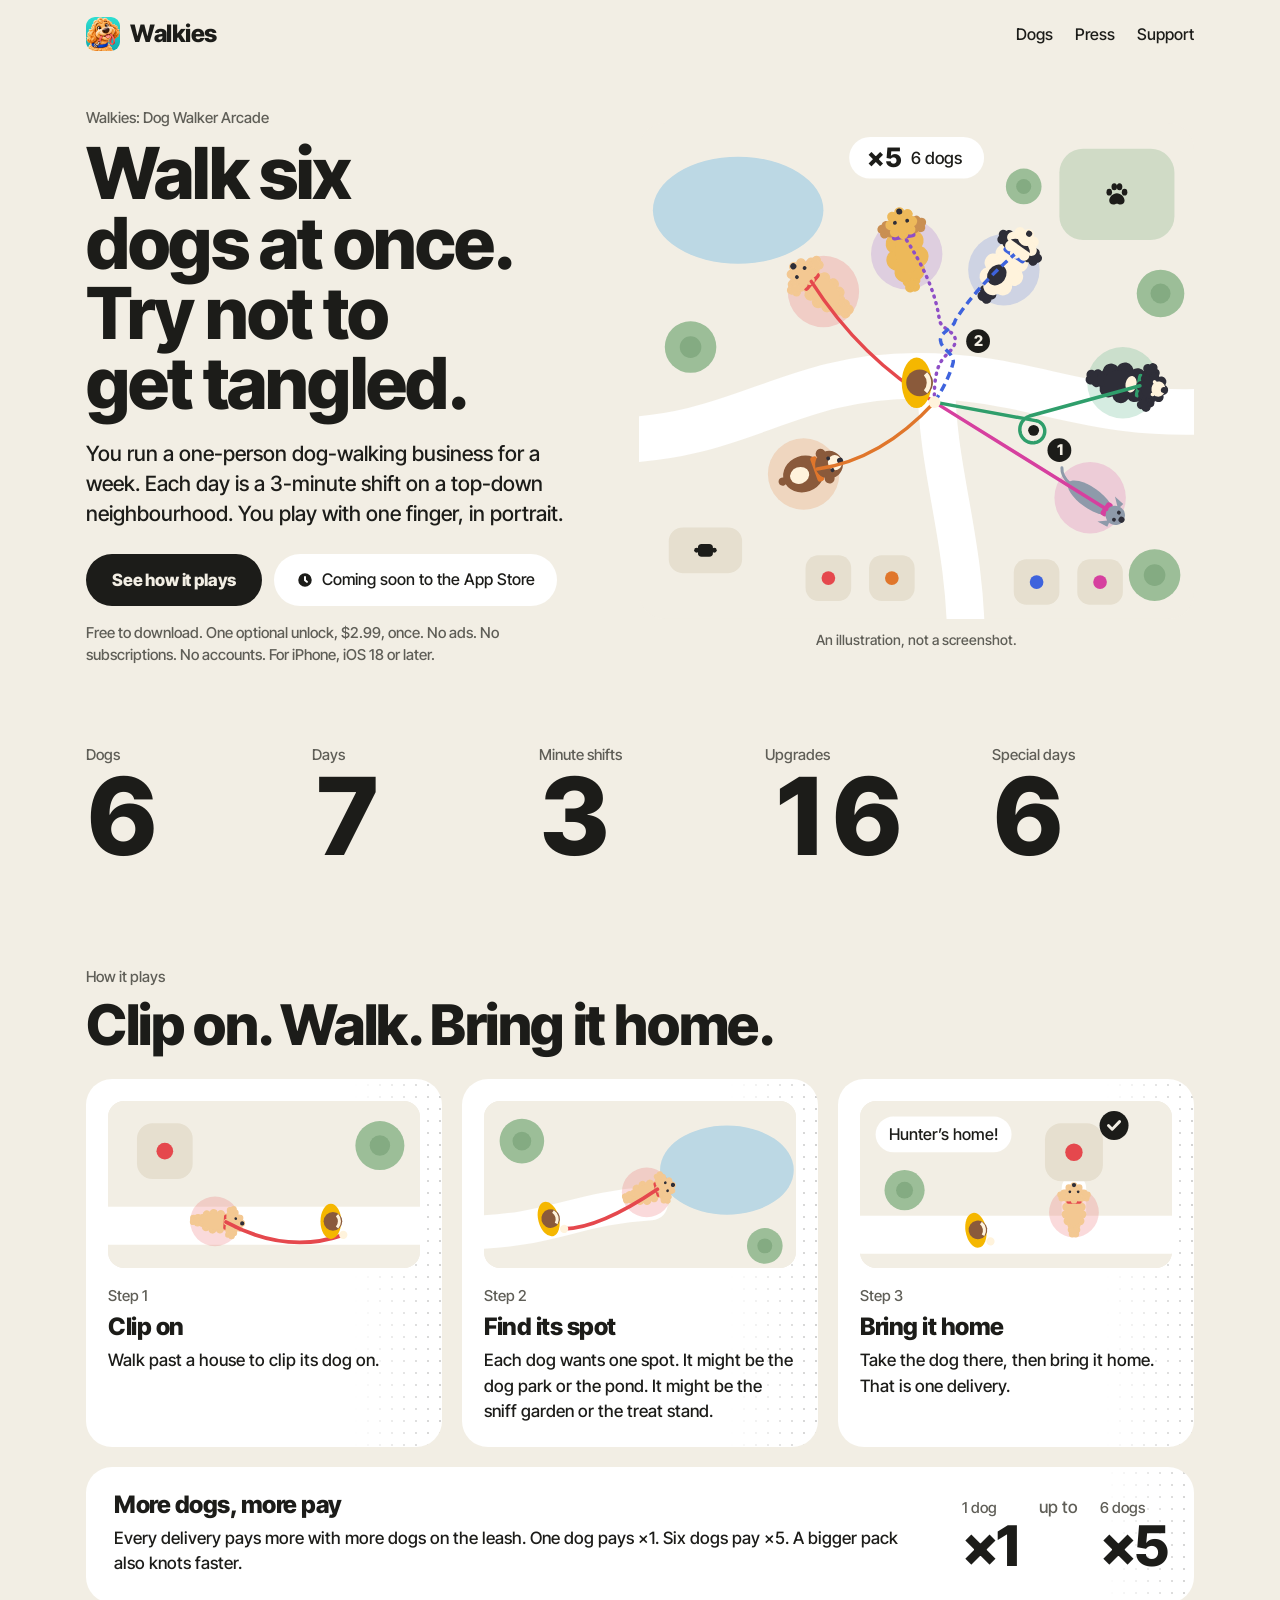
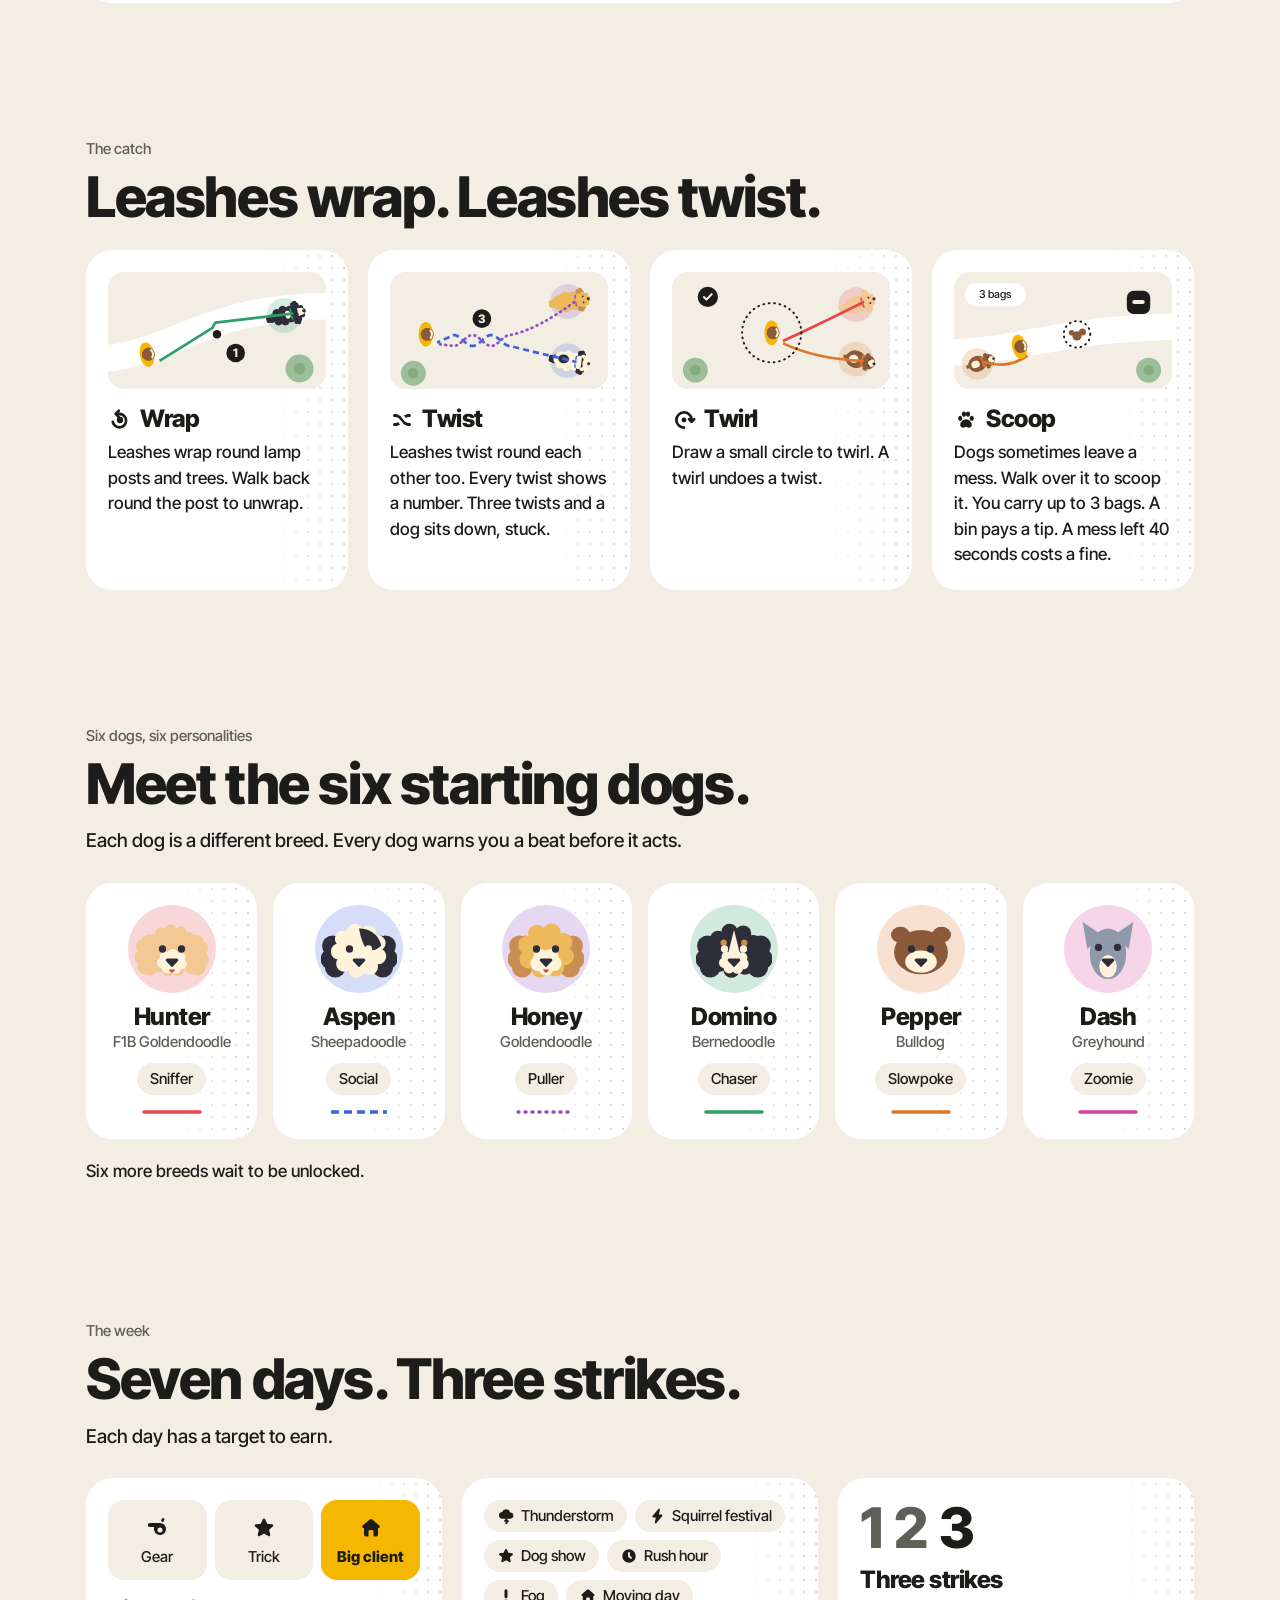
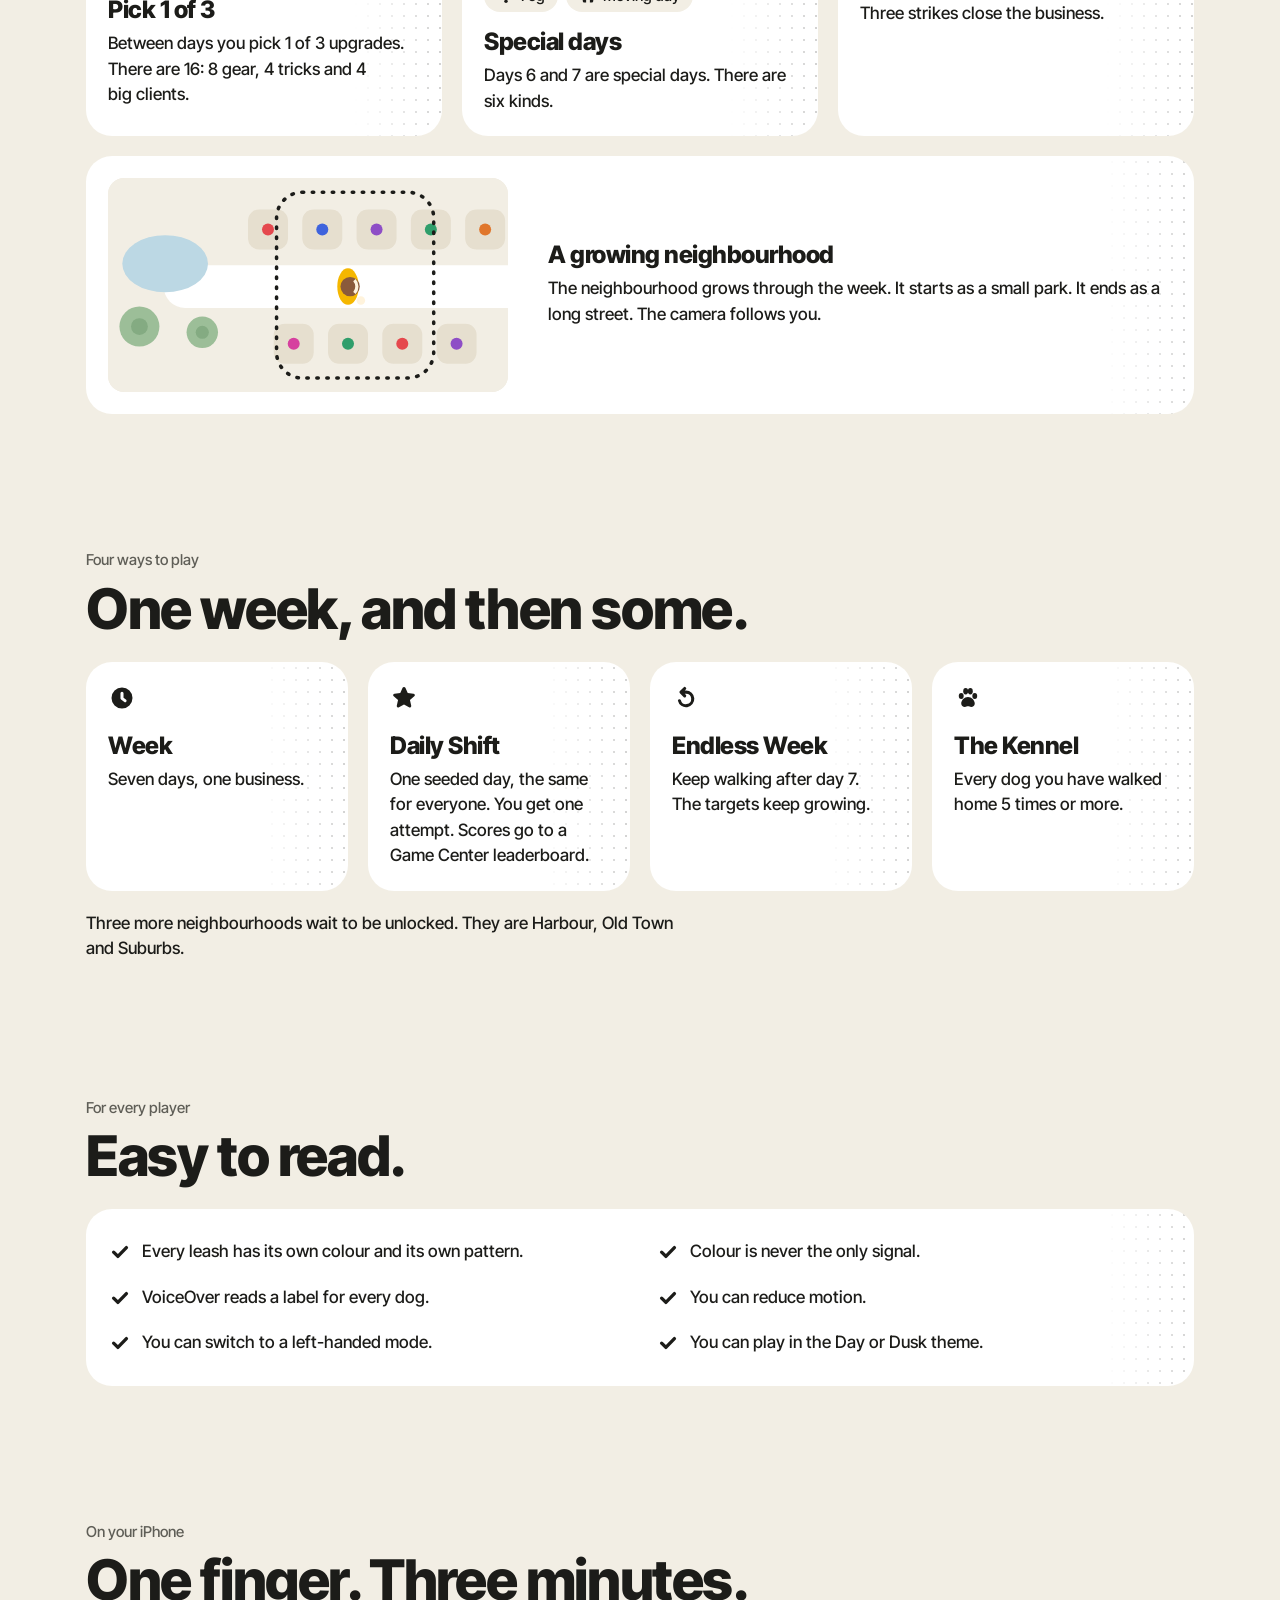
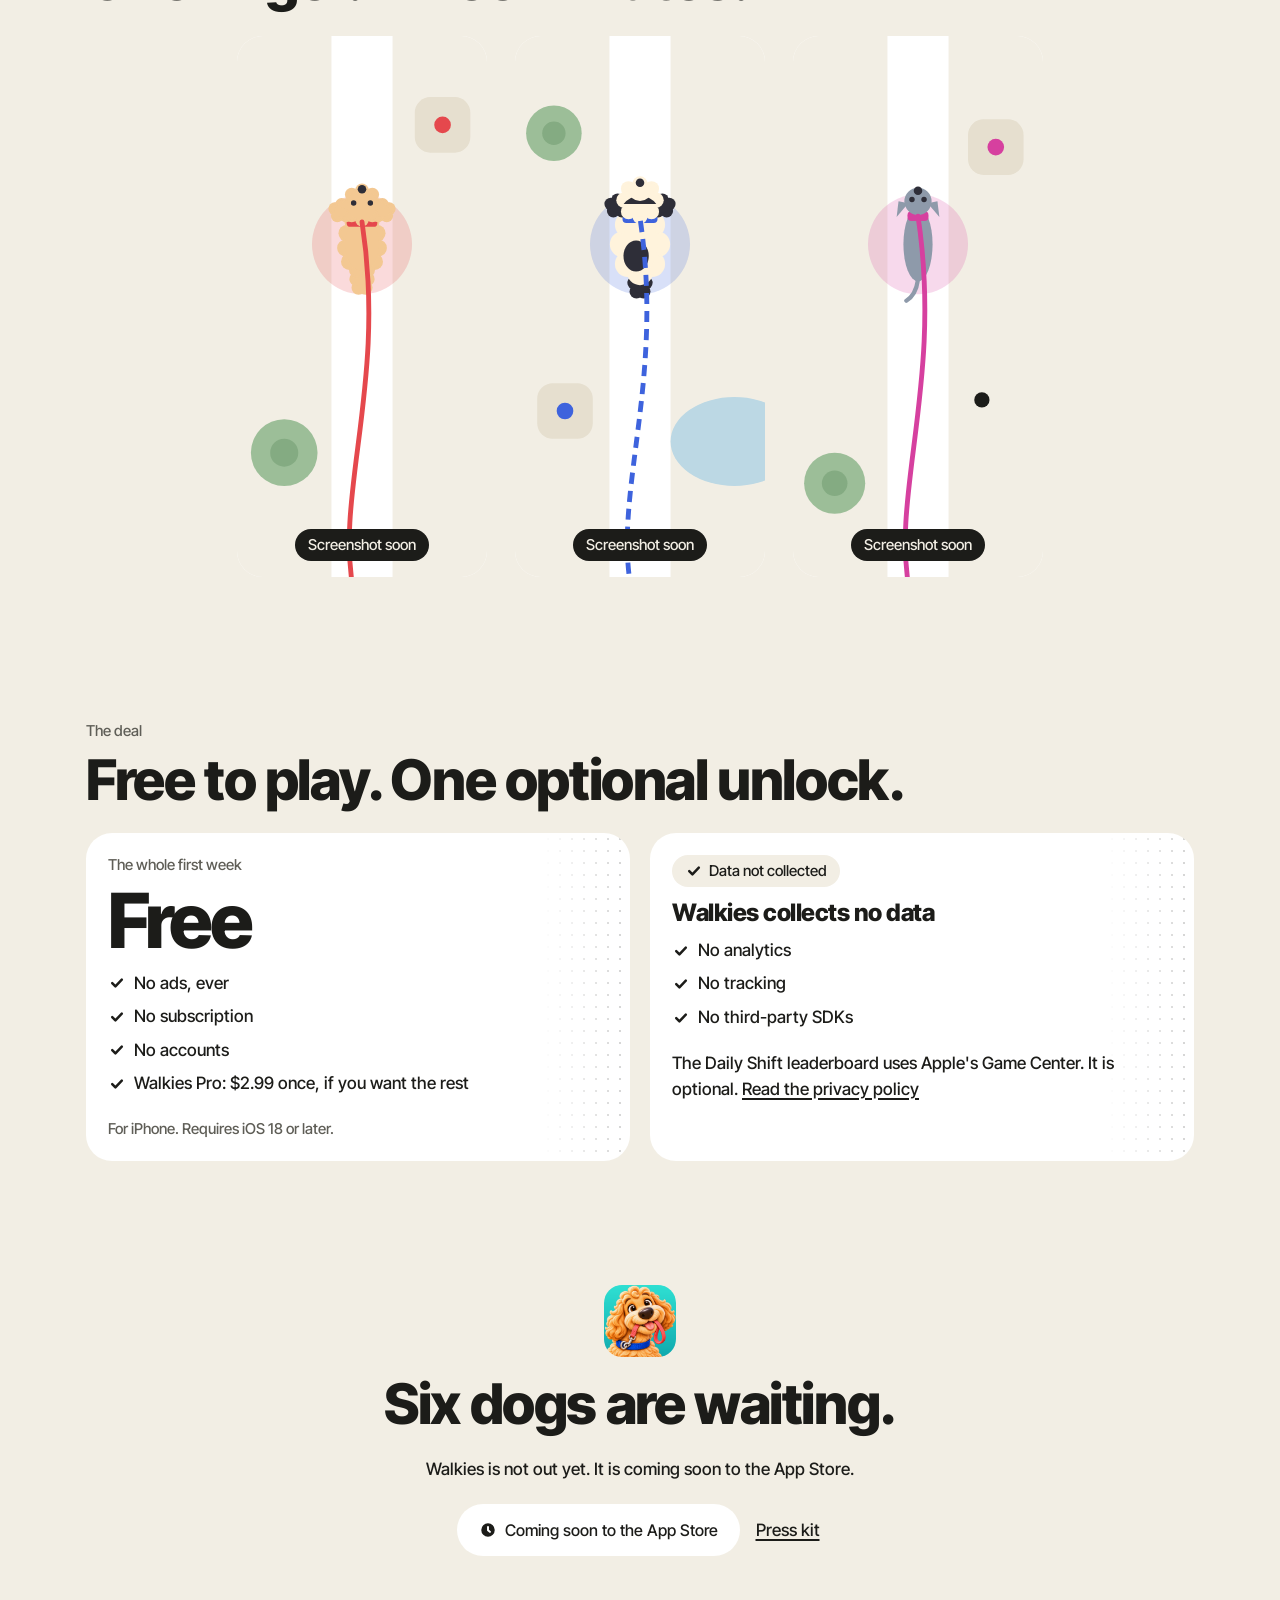
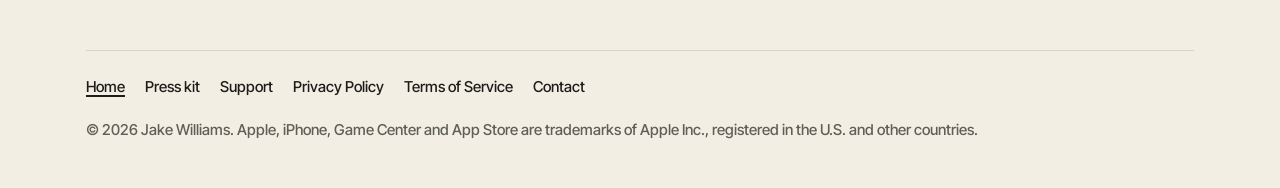
==== commit b857b76c: "The site said "no in-app purchases" after Walkies gained one Walkies went free with a single $2.99 u" ====
--- a/index.html
+++ b/index.html
@@ -4,7 +4,7 @@
 <meta charset="UTF-8">
 <meta name="viewport" content="width=device-width, initial-scale=1">
 <title>Walkies: Dog Walker Arcade for iPhone</title>
-<meta name="description" content="Walkies: Dog Walker Arcade is a one-finger iPhone game. Walk six dogs at once and try not to get tangled. You run a dog-walking business for a week of 3-minute shifts. One price. No ads. Coming soon.">
+<meta name="description" content="Walkies: Dog Walker Arcade is a one-finger iPhone game. Walk six dogs at once and try not to get tangled. You run a dog-walking business for a week of 3-minute shifts. Free to play, no ads. Coming soon.">
 <meta name="color-scheme" content="light dark">
 <meta name="theme-color" content="#F2EEE4" media="(prefers-color-scheme: light)">
 <meta name="theme-color" content="#0F1412" media="(prefers-color-scheme: dark)">
@@ -15,7 +15,7 @@
 <meta property="og:type" content="website">
 <meta property="og:site_name" content="Walkies: Dog Walker Arcade">
 <meta property="og:title" content="Walkies: Dog Walker Arcade">
-<meta property="og:description" content="Six leashes. Try not to tangle. You run a dog-walking business for a week of 3-minute shifts. One finger. One price. No ads.">
+<meta property="og:description" content="Six leashes. Try not to tangle. You run a dog-walking business for a week of 3-minute shifts. One finger. Free to play. No ads.">
 <meta property="og:url" content="https://jakeintech.github.io/walkies-site/">
 <meta property="og:image" content="https://jakeintech.github.io/walkies-site/assets/og.png">
 <meta property="og:image:width" content="1200">
@@ -23,7 +23,7 @@
 <meta property="og:image:alt" content="Walkies: Dog Walker Arcade. Six leashes. Try not to tangle.">
 <meta name="twitter:card" content="summary_large_image">
 <meta name="twitter:title" content="Walkies: Dog Walker Arcade">
-<meta name="twitter:description" content="Six leashes. Try not to tangle. You run a dog-walking business for a week of 3-minute shifts. One finger. One price. No ads.">
+<meta name="twitter:description" content="Six leashes. Try not to tangle. You run a dog-walking business for a week of 3-minute shifts. One finger. Free to play. No ads.">
 <meta name="twitter:image" content="https://jakeintech.github.io/walkies-site/assets/og.png">
 <meta name="twitter:image:alt" content="Walkies: Dog Walker Arcade. Six leashes. Try not to tangle.">
 <link rel="preconnect" href="https://fonts.googleapis.com">
@@ -79,7 +79,7 @@
         <a class="btn" href="#how">See how it plays</a>
         <!-- store-cta:start --><span class="soon"><span class="ico sm i-clock" aria-hidden="true"></span>Coming soon to the App Store</span><!-- store-cta:end -->
       </div>
-      <p class="fine">One price: $2.99. No ads. No in-app purchases. No accounts. For iPhone, iOS 18 or later.</p>
+      <p class="fine">Free to download. One optional unlock, $2.99, once. No ads. No subscriptions. No accounts. For iPhone, iOS 18 or later.</p>
     </div>
     <figure class="park">
       <div class="frame"><!-- art:hero:start --><svg class="art" viewBox="0 0 560 500" width="560" height="500" role="img" aria-label="A flat map of a park. A walker in a yellow coat holds six thin leashes, each a different colour. Six dogs pull toward a pond, a dog park and a treat stand. One leash wraps a lamp post. Two leashes twist together."><rect class="f-map" width="560" height="500"/><path class="s-road" stroke-width="46" d="M-30 320C100 320 150 255 280 255C400 255 450 300 590 290"/><path class="s-road" stroke-width="38" d="M300 262C300 350 330 420 330 530"/><ellipse class="f-pond" cx="100" cy="88" rx="86" ry="54"/><rect class="f-park" x="424" y="26" width="116" height="92" rx="24"/><g class="f-ink" transform="translate(466 56) scale(1.333)"><ellipse cx="6.2" cy="10.3" rx="2.1" ry="2.6"/><ellipse cx="10" cy="6.2" rx="2.1" ry="2.7"/><ellipse cx="14" cy="6.2" rx="2.1" ry="2.7"/><ellipse cx="17.8" cy="10.3" rx="2.1" ry="2.6"/><path d="M12 11.200c3.100 0 5.800 2.900 5.800 5.600 0 1.800-1.400 2.900-3.100 2.900-1.100 0-1.700-.6-2.700-.6s-1.600.6-2.700.6c-1.700 0-3.100-1.100-3.100-2.900 0-2.700 2.700-5.600 5.800-5.600z"/></g><rect class="f-house" x="30" y="408" width="74" height="46" rx="14"/><g class="f-ink" transform="translate(54 418) scale(1.083)"><path d="M5 9.500A3.500 3.500 0 0 1 8.500 6h7a3.500 3.500 0 0 1 3.500 3.500v5a3.500 3.500 0 0 1-3.500 3.500h-7A3.500 3.500 0 0 1 5 14.500z"/><circle cx="3.800" cy="12" r="2.300"/><circle cx="20.200" cy="12" r="2.300"/></g><rect class="f-house" x="168" y="436" width="46" height="46" rx="12.9"/><circle class="f-l1" cx="191" cy="459" r="6.9"/><rect class="f-house" x="232" y="436" width="46" height="46" rx="12.9"/><circle class="f-l5" cx="255" cy="459" r="6.9"/><rect class="f-house" x="378" y="440" width="46" height="46" rx="12.9"/><circle class="f-l2" cx="401" cy="463" r="6.9"/><rect class="f-house" x="442" y="440" width="46" height="46" rx="12.9"/><circle class="f-l6" cx="465" cy="463" r="6.9"/><circle class="f-tree" cx="52" cy="226" r="26"/><circle class="f-tree2" cx="52" cy="226" r="10.9"/><circle class="f-tree" cx="526" cy="172" r="24"/><circle class="f-tree2" cx="526" cy="172" r="10.1"/><circle class="f-tree" cx="520" cy="456" r="26"/><circle class="f-tree2" cx="520" cy="456" r="10.9"/><circle class="f-tree" cx="388" cy="64" r="18"/><circle class="f-tree2" cx="388" cy="64" r="7.6"/><circle class="f-l1 spot" cx="186" cy="170" r="36"/><image href="assets/dogs/hunter-walking.svg" x="142" y="138" width="96" height="64" transform="rotate(-140 186 170)"/><circle class="f-l3 spot" cx="270" cy="132" r="36"/><image href="assets/dogs/honey-walking.svg" x="226" y="100" width="96" height="64" transform="rotate(-100 270 132)"/><circle class="f-l2 spot" cx="368" cy="148" r="36"/><image href="assets/dogs/aspen-walking.svg" x="324" y="116" width="96" height="64" transform="rotate(-55 368 148)"/><circle class="f-l4 spot" cx="488" cy="262" r="36"/><image href="assets/dogs/domino-walking.svg" x="444" y="230" width="96" height="64" transform="rotate(10 488 262)"/><circle class="f-l6 spot" cx="455" cy="378" r="36"/><image href="assets/dogs/dash-walking.svg" x="411" y="346" width="96" height="64" transform="rotate(35 455 378)"/><circle class="f-l5 spot" cx="166" cy="354" r="36"/><image href="assets/dogs/pepper-walking.svg" x="122" y="322" width="96" height="64" transform="rotate(-20 166 354)"/><path class="leash l5" d="M298 281.5 Q244 340 179.8 349"/><path class="leash l6" d="M298 281.5 L471.6 389.6"/><path class="leash l4" d="M298 281.5 L399.8 300.2 L400.6 300.3 L401.4 300.5 L402.2 300.7 L403 301 L403.7 301.4 L404.4 301.8 L405.1 302.3 L405.8 302.9 L406.4 303.5 L407 304.1 L407.5 304.9 L407.9 305.6 L408.3 306.4 L408.6 307.2 L408.9 308.1 L409.1 309 L409.2 309.9 L409.2 310.8 L409.2 311.7 L409.1 312.6 L408.9 313.5 L408.6 314.4 L408.3 315.3 L407.9 316.2 L407.4 317 L406.9 317.8 L406.3 318.5 L405.6 319.2 L404.9 319.8 L404.1 320.4 L403.3 321 L402.4 321.4 L401.5 321.8 L400.5 322.1 L399.5 322.3 L398.5 322.5 L397.5 322.6 L396.5 322.5 L395.5 322.5 L394.5 322.3 L393.5 322 L392.5 321.7 L391.5 321.2 L390.6 320.7 L389.7 320.2 L388.8 319.5 L388.1 318.8 L387.3 318 L386.6 317.1 L386 316.2 L385.5 315.3 L385.1 314.2 L384.7 313.2 L384.4 312.1 L384.2 311 L384.1 309.9 L384.1 308.8 L384.2 307.6 L384.3 306.5 L384.6 305.4 L385 304.3 L385.4 303.2 L385.9 302.2 L386.5 301.2 L387.2 300.3 L388 299.4 L388.9 298.5 L389.8 297.8 L390.8 297.1 L391.8 296.5 L392.9 296 L394 295.5 L505.2 265"/><path class="leash l1" d="M298 281.5 Q224 238 173.7 159.7"/><path class="leash l3" d="M298 281.5 Q297 252 305 240 C310 232 319 228 319 219 C319 210 305 208 303 199 Q298 160 266.7 113.4"/><path class="leash l2" d="M298 281.5 Q313 258 317 241 C317 231 305 229 304 219 C304 210 317 208 319 199 Q340 166 378.8 132.5"/><circle class="f-lamp" cx="398" cy="310" r="5.5"/><g transform="translate(280 262) rotate(0) scale(1.500)"><ellipse class="f-coat" rx="10" ry="17"/><circle class="f-skin" cx="12" cy="13" r="4"/><circle class="f-hair" cx="2" cy="0" r="9"/><path class="s-skin" stroke-width="3" d="M6 -6a9 9 0 0 1 0 12"/></g><circle class="f-ink" cx="342" cy="220" r="12"/><text class="t-num f-onink" x="342" y="225" font-size="15" text-anchor="middle">2</text><circle class="f-ink" cx="424" cy="330" r="12"/><text class="t-num f-onink" x="424" y="335" font-size="15" text-anchor="middle">1</text><rect class="f-surface" x="212" y="14" width="136" height="42" rx="21"/><text class="t-num f-ink" x="230" y="44" font-size="27">&#215;5</text><text class="t-text f-ink" x="274" y="41" font-size="17">6 dogs</text></svg><!-- art:hero:end --></div>
@@ -325,15 +325,16 @@
 <section class="section" id="price" aria-labelledby="price-title">
   <div class="wrap">
     <p class="label">The deal</p>
-    <h2 id="price-title">One price. Nothing else.</h2>
+    <h2 id="price-title">Free to play. One optional unlock.</h2>
     <div class="split">
       <div class="card">
-        <p class="label">You pay once</p>
-        <p class="price">$2.99</p>
+        <p class="label">The whole first week</p>
+        <p class="price">Free</p>
         <ul>
-          <li><span class="ico sm i-check" aria-hidden="true"></span>No ads</li>
-          <li><span class="ico sm i-check" aria-hidden="true"></span>No in-app purchases</li>
+          <li><span class="ico sm i-check" aria-hidden="true"></span>No ads, ever</li>
+          <li><span class="ico sm i-check" aria-hidden="true"></span>No subscription</li>
           <li><span class="ico sm i-check" aria-hidden="true"></span>No accounts</li>
+          <li><span class="ico sm i-check" aria-hidden="true"></span>Walkies Pro: $2.99 once, if you want the rest</li>
         </ul>
         <p class="small">For iPhone. Requires iOS 18 or later.</p>
       </div>
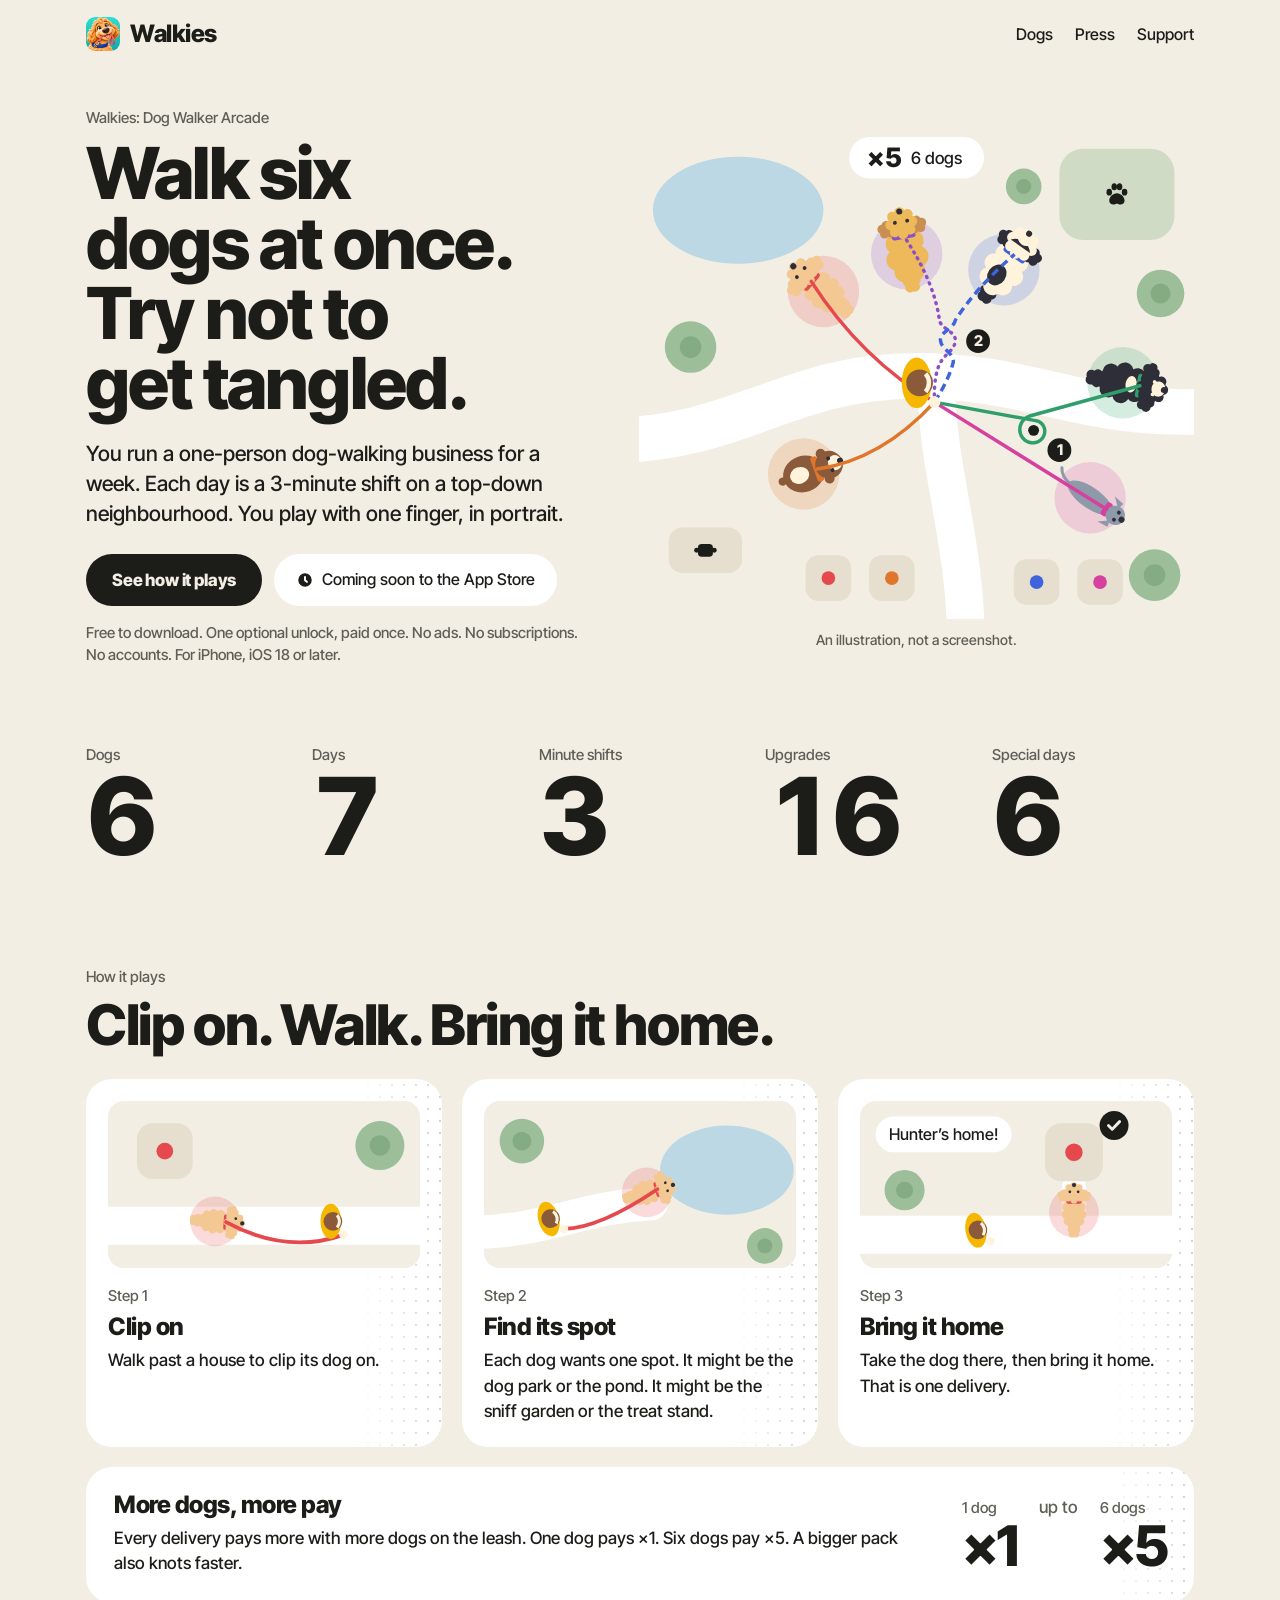
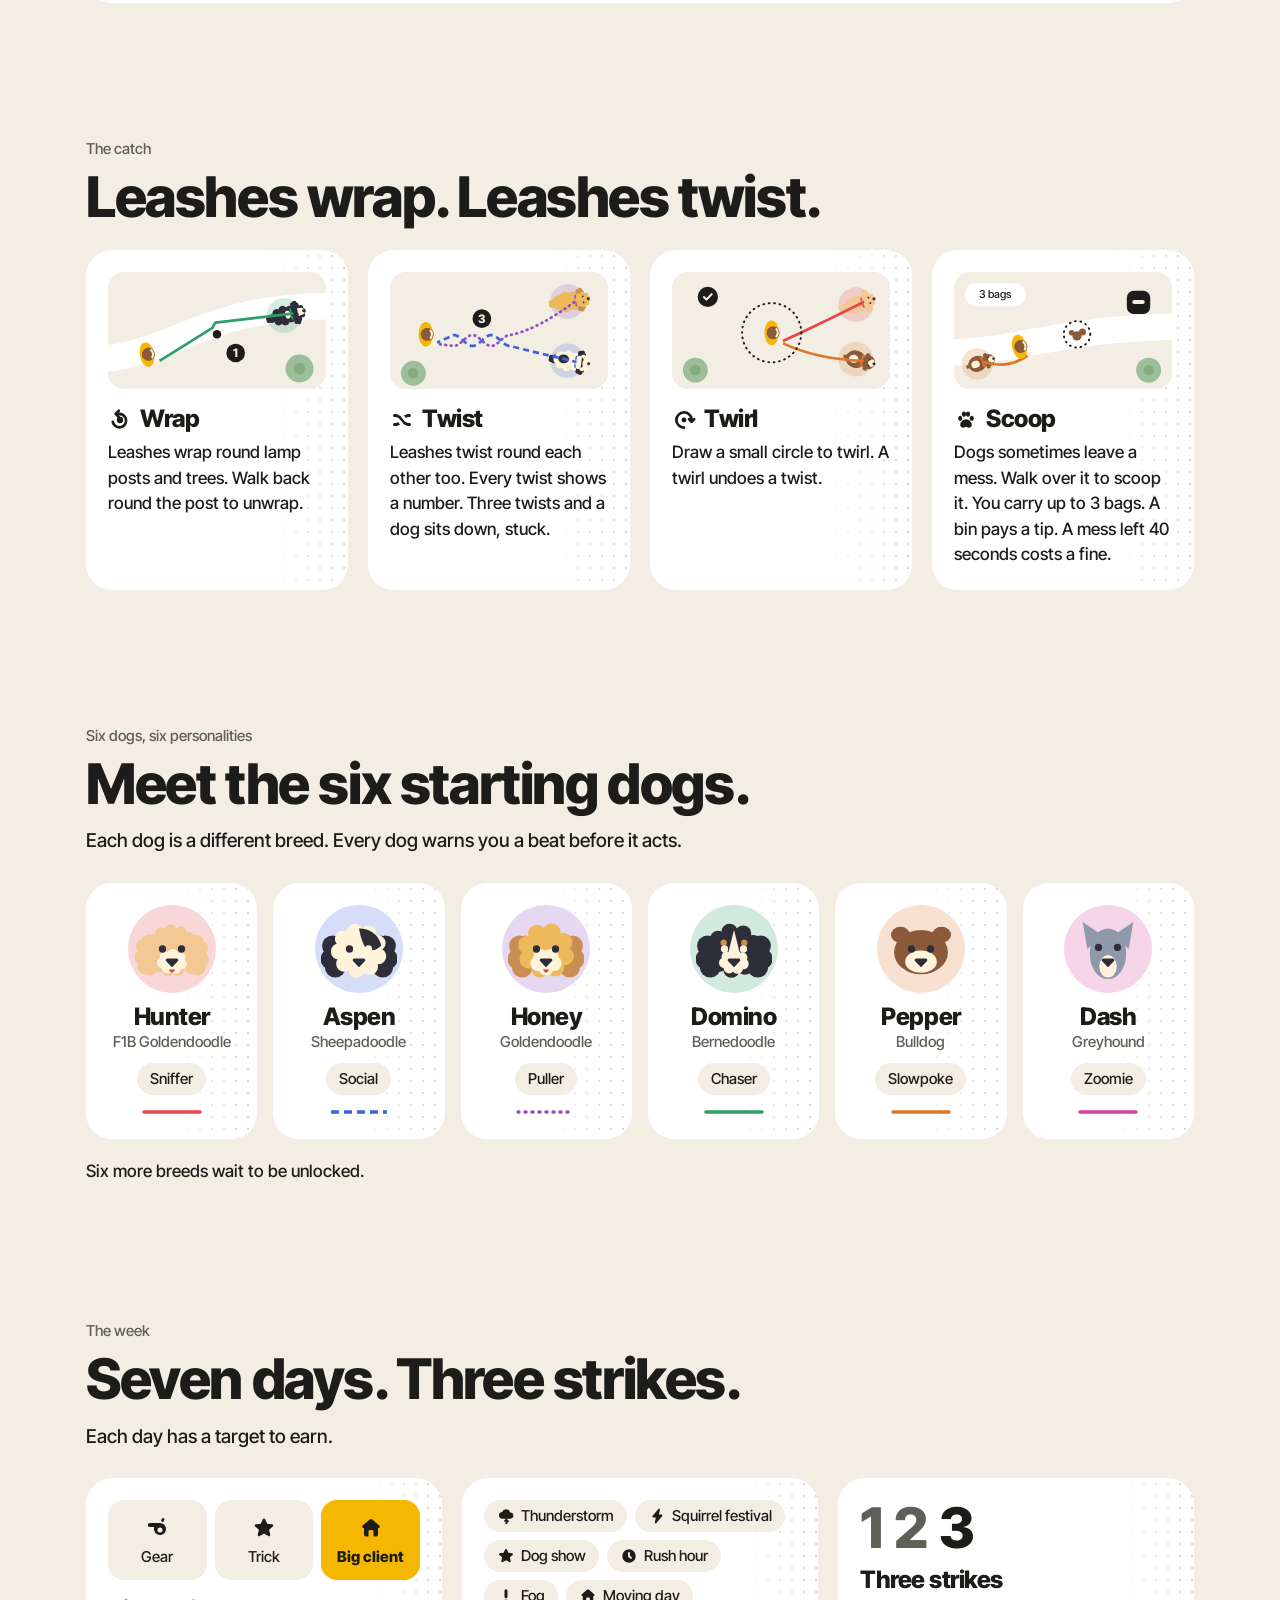
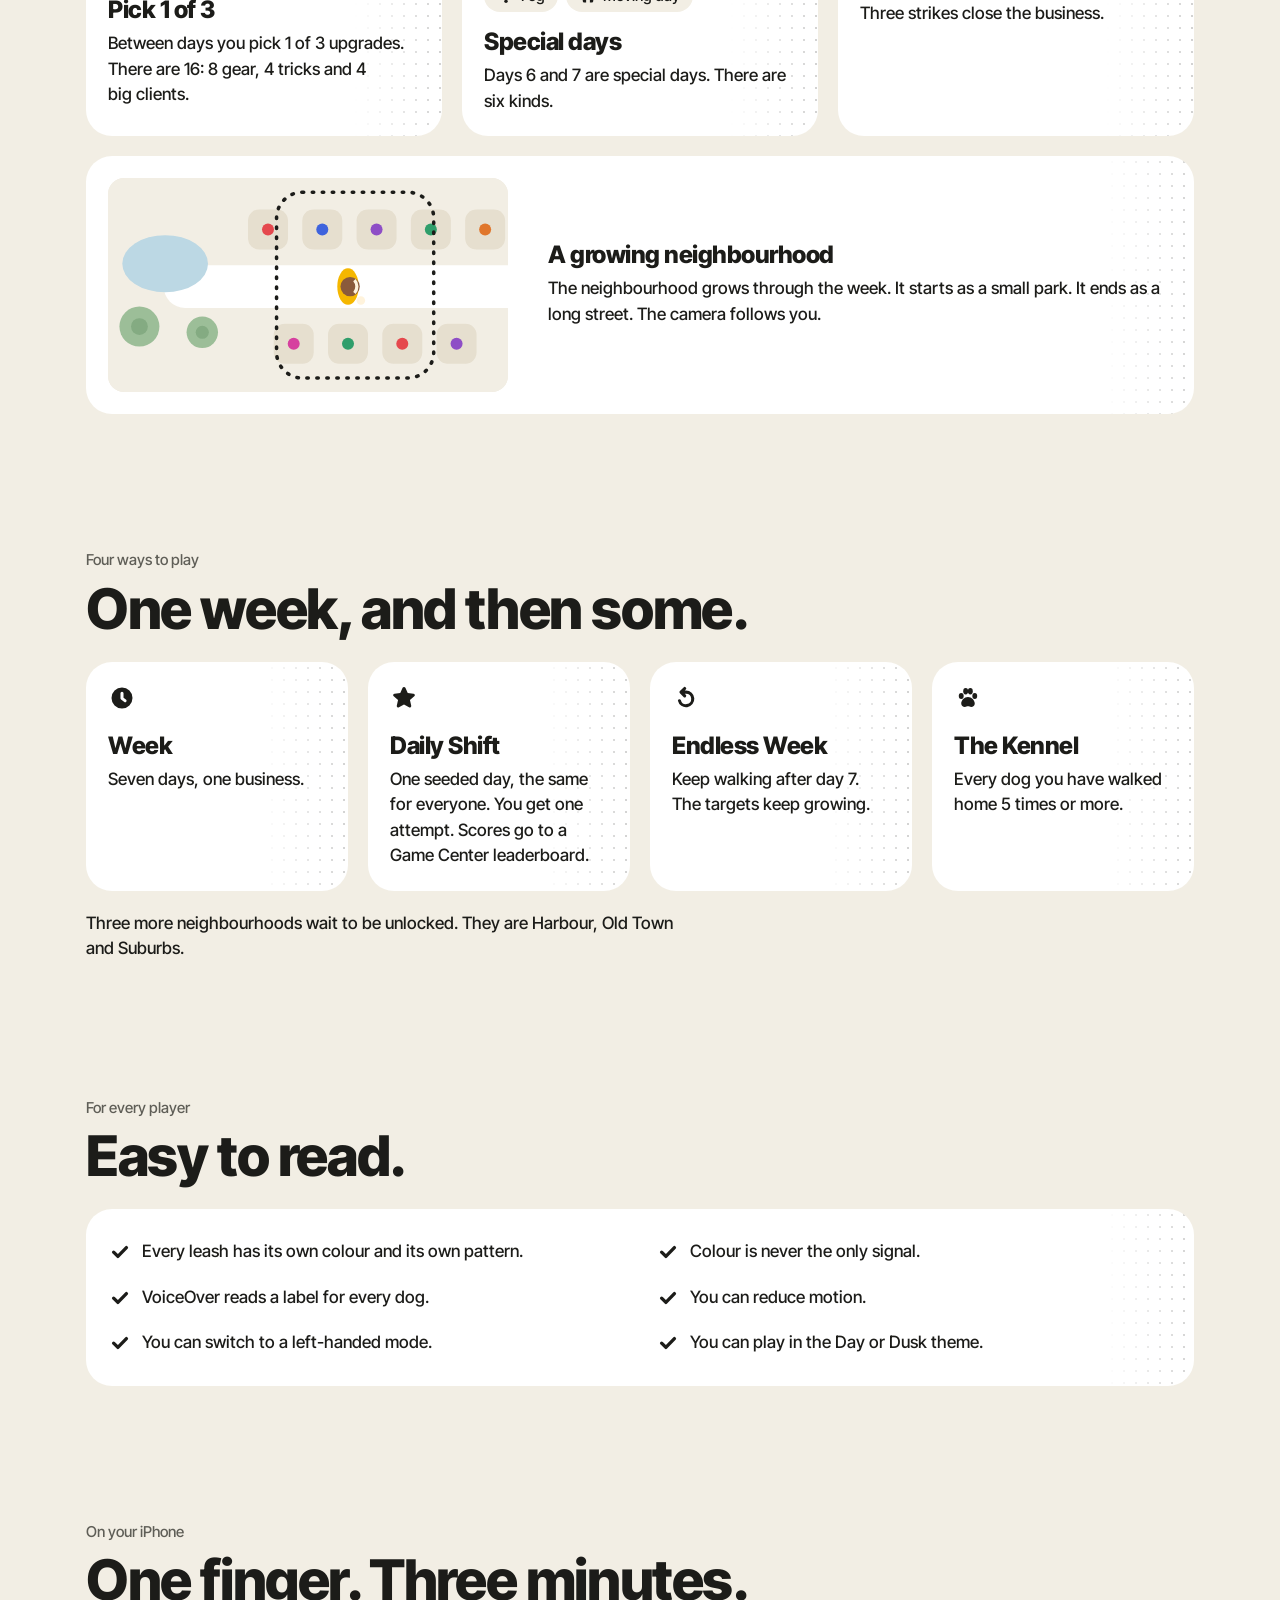
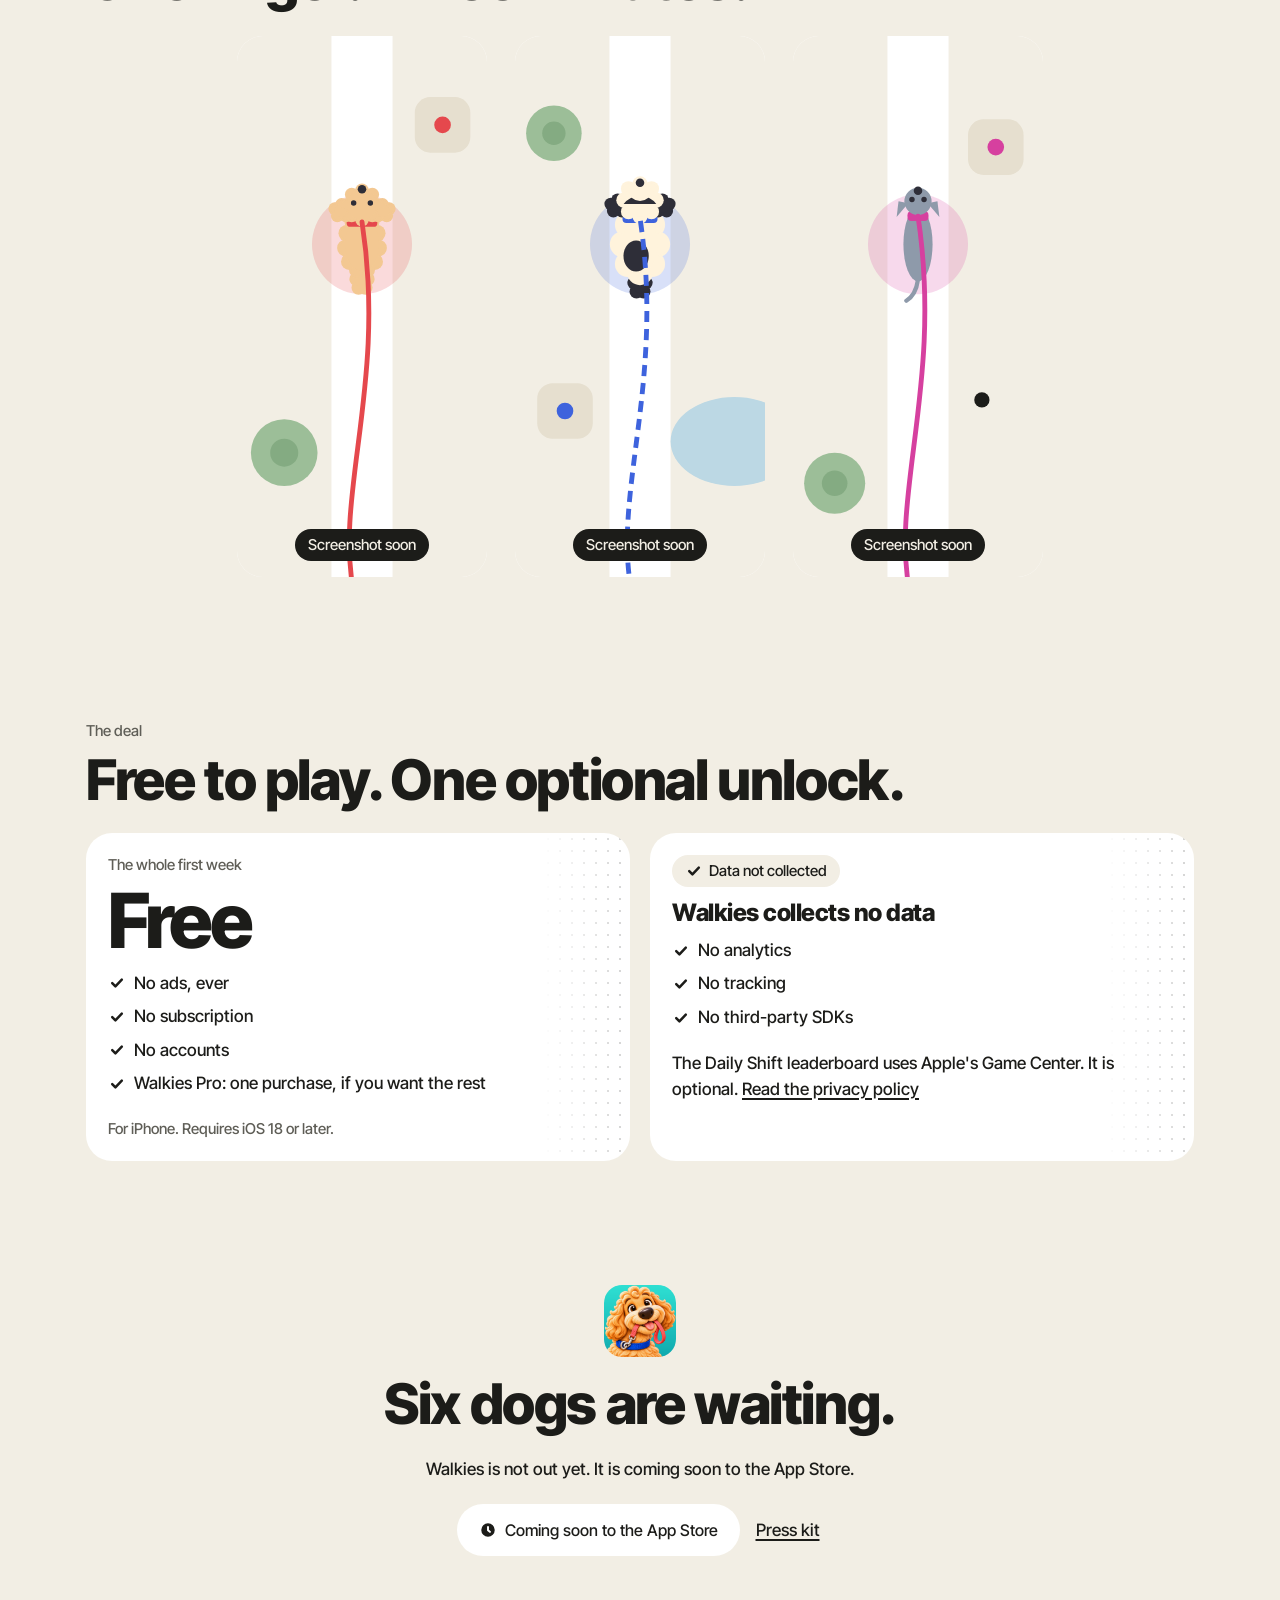
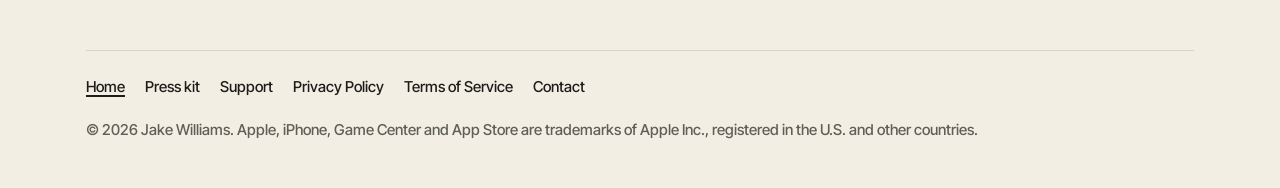
==== commit e7ea1cb4: "Walkies Pro price changes: never state a fixed price, the App Store shows it" ====
--- a/index.html
+++ b/index.html
@@ -79,7 +79,7 @@
         <a class="btn" href="#how">See how it plays</a>
         <!-- store-cta:start --><span class="soon"><span class="ico sm i-clock" aria-hidden="true"></span>Coming soon to the App Store</span><!-- store-cta:end -->
       </div>
-      <p class="fine">Free to download. One optional unlock, $2.99, once. No ads. No subscriptions. No accounts. For iPhone, iOS 18 or later.</p>
+      <p class="fine">Free to download. One optional unlock, paid once. No ads. No subscriptions. No accounts. For iPhone, iOS 18 or later.</p>
     </div>
     <figure class="park">
       <div class="frame"><!-- art:hero:start --><svg class="art" viewBox="0 0 560 500" width="560" height="500" role="img" aria-label="A flat map of a park. A walker in a yellow coat holds six thin leashes, each a different colour. Six dogs pull toward a pond, a dog park and a treat stand. One leash wraps a lamp post. Two leashes twist together."><rect class="f-map" width="560" height="500"/><path class="s-road" stroke-width="46" d="M-30 320C100 320 150 255 280 255C400 255 450 300 590 290"/><path class="s-road" stroke-width="38" d="M300 262C300 350 330 420 330 530"/><ellipse class="f-pond" cx="100" cy="88" rx="86" ry="54"/><rect class="f-park" x="424" y="26" width="116" height="92" rx="24"/><g class="f-ink" transform="translate(466 56) scale(1.333)"><ellipse cx="6.2" cy="10.3" rx="2.1" ry="2.6"/><ellipse cx="10" cy="6.2" rx="2.1" ry="2.7"/><ellipse cx="14" cy="6.2" rx="2.1" ry="2.7"/><ellipse cx="17.8" cy="10.3" rx="2.1" ry="2.6"/><path d="M12 11.200c3.100 0 5.800 2.900 5.800 5.600 0 1.800-1.400 2.900-3.100 2.900-1.100 0-1.700-.6-2.700-.6s-1.600.6-2.700.6c-1.700 0-3.100-1.100-3.100-2.900 0-2.700 2.700-5.600 5.800-5.600z"/></g><rect class="f-house" x="30" y="408" width="74" height="46" rx="14"/><g class="f-ink" transform="translate(54 418) scale(1.083)"><path d="M5 9.500A3.500 3.500 0 0 1 8.500 6h7a3.500 3.500 0 0 1 3.500 3.500v5a3.500 3.500 0 0 1-3.500 3.500h-7A3.500 3.500 0 0 1 5 14.500z"/><circle cx="3.800" cy="12" r="2.300"/><circle cx="20.200" cy="12" r="2.300"/></g><rect class="f-house" x="168" y="436" width="46" height="46" rx="12.9"/><circle class="f-l1" cx="191" cy="459" r="6.9"/><rect class="f-house" x="232" y="436" width="46" height="46" rx="12.9"/><circle class="f-l5" cx="255" cy="459" r="6.9"/><rect class="f-house" x="378" y="440" width="46" height="46" rx="12.9"/><circle class="f-l2" cx="401" cy="463" r="6.9"/><rect class="f-house" x="442" y="440" width="46" height="46" rx="12.9"/><circle class="f-l6" cx="465" cy="463" r="6.9"/><circle class="f-tree" cx="52" cy="226" r="26"/><circle class="f-tree2" cx="52" cy="226" r="10.9"/><circle class="f-tree" cx="526" cy="172" r="24"/><circle class="f-tree2" cx="526" cy="172" r="10.1"/><circle class="f-tree" cx="520" cy="456" r="26"/><circle class="f-tree2" cx="520" cy="456" r="10.9"/><circle class="f-tree" cx="388" cy="64" r="18"/><circle class="f-tree2" cx="388" cy="64" r="7.6"/><circle class="f-l1 spot" cx="186" cy="170" r="36"/><image href="assets/dogs/hunter-walking.svg" x="142" y="138" width="96" height="64" transform="rotate(-140 186 170)"/><circle class="f-l3 spot" cx="270" cy="132" r="36"/><image href="assets/dogs/honey-walking.svg" x="226" y="100" width="96" height="64" transform="rotate(-100 270 132)"/><circle class="f-l2 spot" cx="368" cy="148" r="36"/><image href="assets/dogs/aspen-walking.svg" x="324" y="116" width="96" height="64" transform="rotate(-55 368 148)"/><circle class="f-l4 spot" cx="488" cy="262" r="36"/><image href="assets/dogs/domino-walking.svg" x="444" y="230" width="96" height="64" transform="rotate(10 488 262)"/><circle class="f-l6 spot" cx="455" cy="378" r="36"/><image href="assets/dogs/dash-walking.svg" x="411" y="346" width="96" height="64" transform="rotate(35 455 378)"/><circle class="f-l5 spot" cx="166" cy="354" r="36"/><image href="assets/dogs/pepper-walking.svg" x="122" y="322" width="96" height="64" transform="rotate(-20 166 354)"/><path class="leash l5" d="M298 281.5 Q244 340 179.8 349"/><path class="leash l6" d="M298 281.5 L471.6 389.6"/><path class="leash l4" d="M298 281.5 L399.8 300.2 L400.6 300.3 L401.4 300.5 L402.2 300.7 L403 301 L403.7 301.4 L404.4 301.8 L405.1 302.3 L405.8 302.9 L406.4 303.5 L407 304.1 L407.5 304.9 L407.9 305.6 L408.3 306.4 L408.6 307.2 L408.9 308.1 L409.1 309 L409.2 309.9 L409.2 310.8 L409.2 311.7 L409.1 312.6 L408.9 313.5 L408.6 314.4 L408.3 315.3 L407.9 316.2 L407.4 317 L406.9 317.8 L406.3 318.5 L405.6 319.2 L404.9 319.8 L404.1 320.4 L403.3 321 L402.4 321.4 L401.5 321.8 L400.5 322.1 L399.5 322.3 L398.5 322.5 L397.5 322.6 L396.5 322.5 L395.5 322.5 L394.5 322.3 L393.5 322 L392.5 321.7 L391.5 321.2 L390.6 320.7 L389.7 320.2 L388.8 319.5 L388.1 318.8 L387.3 318 L386.6 317.1 L386 316.2 L385.5 315.3 L385.1 314.2 L384.7 313.2 L384.4 312.1 L384.2 311 L384.1 309.9 L384.1 308.8 L384.2 307.6 L384.3 306.5 L384.6 305.4 L385 304.3 L385.4 303.2 L385.9 302.2 L386.5 301.2 L387.2 300.3 L388 299.4 L388.9 298.5 L389.8 297.8 L390.8 297.1 L391.8 296.5 L392.9 296 L394 295.5 L505.2 265"/><path class="leash l1" d="M298 281.5 Q224 238 173.7 159.7"/><path class="leash l3" d="M298 281.5 Q297 252 305 240 C310 232 319 228 319 219 C319 210 305 208 303 199 Q298 160 266.7 113.4"/><path class="leash l2" d="M298 281.5 Q313 258 317 241 C317 231 305 229 304 219 C304 210 317 208 319 199 Q340 166 378.8 132.5"/><circle class="f-lamp" cx="398" cy="310" r="5.5"/><g transform="translate(280 262) rotate(0) scale(1.500)"><ellipse class="f-coat" rx="10" ry="17"/><circle class="f-skin" cx="12" cy="13" r="4"/><circle class="f-hair" cx="2" cy="0" r="9"/><path class="s-skin" stroke-width="3" d="M6 -6a9 9 0 0 1 0 12"/></g><circle class="f-ink" cx="342" cy="220" r="12"/><text class="t-num f-onink" x="342" y="225" font-size="15" text-anchor="middle">2</text><circle class="f-ink" cx="424" cy="330" r="12"/><text class="t-num f-onink" x="424" y="335" font-size="15" text-anchor="middle">1</text><rect class="f-surface" x="212" y="14" width="136" height="42" rx="21"/><text class="t-num f-ink" x="230" y="44" font-size="27">&#215;5</text><text class="t-text f-ink" x="274" y="41" font-size="17">6 dogs</text></svg><!-- art:hero:end --></div>
@@ -334,7 +334,7 @@
           <li><span class="ico sm i-check" aria-hidden="true"></span>No ads, ever</li>
           <li><span class="ico sm i-check" aria-hidden="true"></span>No subscription</li>
           <li><span class="ico sm i-check" aria-hidden="true"></span>No accounts</li>
-          <li><span class="ico sm i-check" aria-hidden="true"></span>Walkies Pro: $2.99 once, if you want the rest</li>
+          <li><span class="ico sm i-check" aria-hidden="true"></span>Walkies Pro: one purchase, if you want the rest</li>
         </ul>
         <p class="small">For iPhone. Requires iOS 18 or later.</p>
       </div>
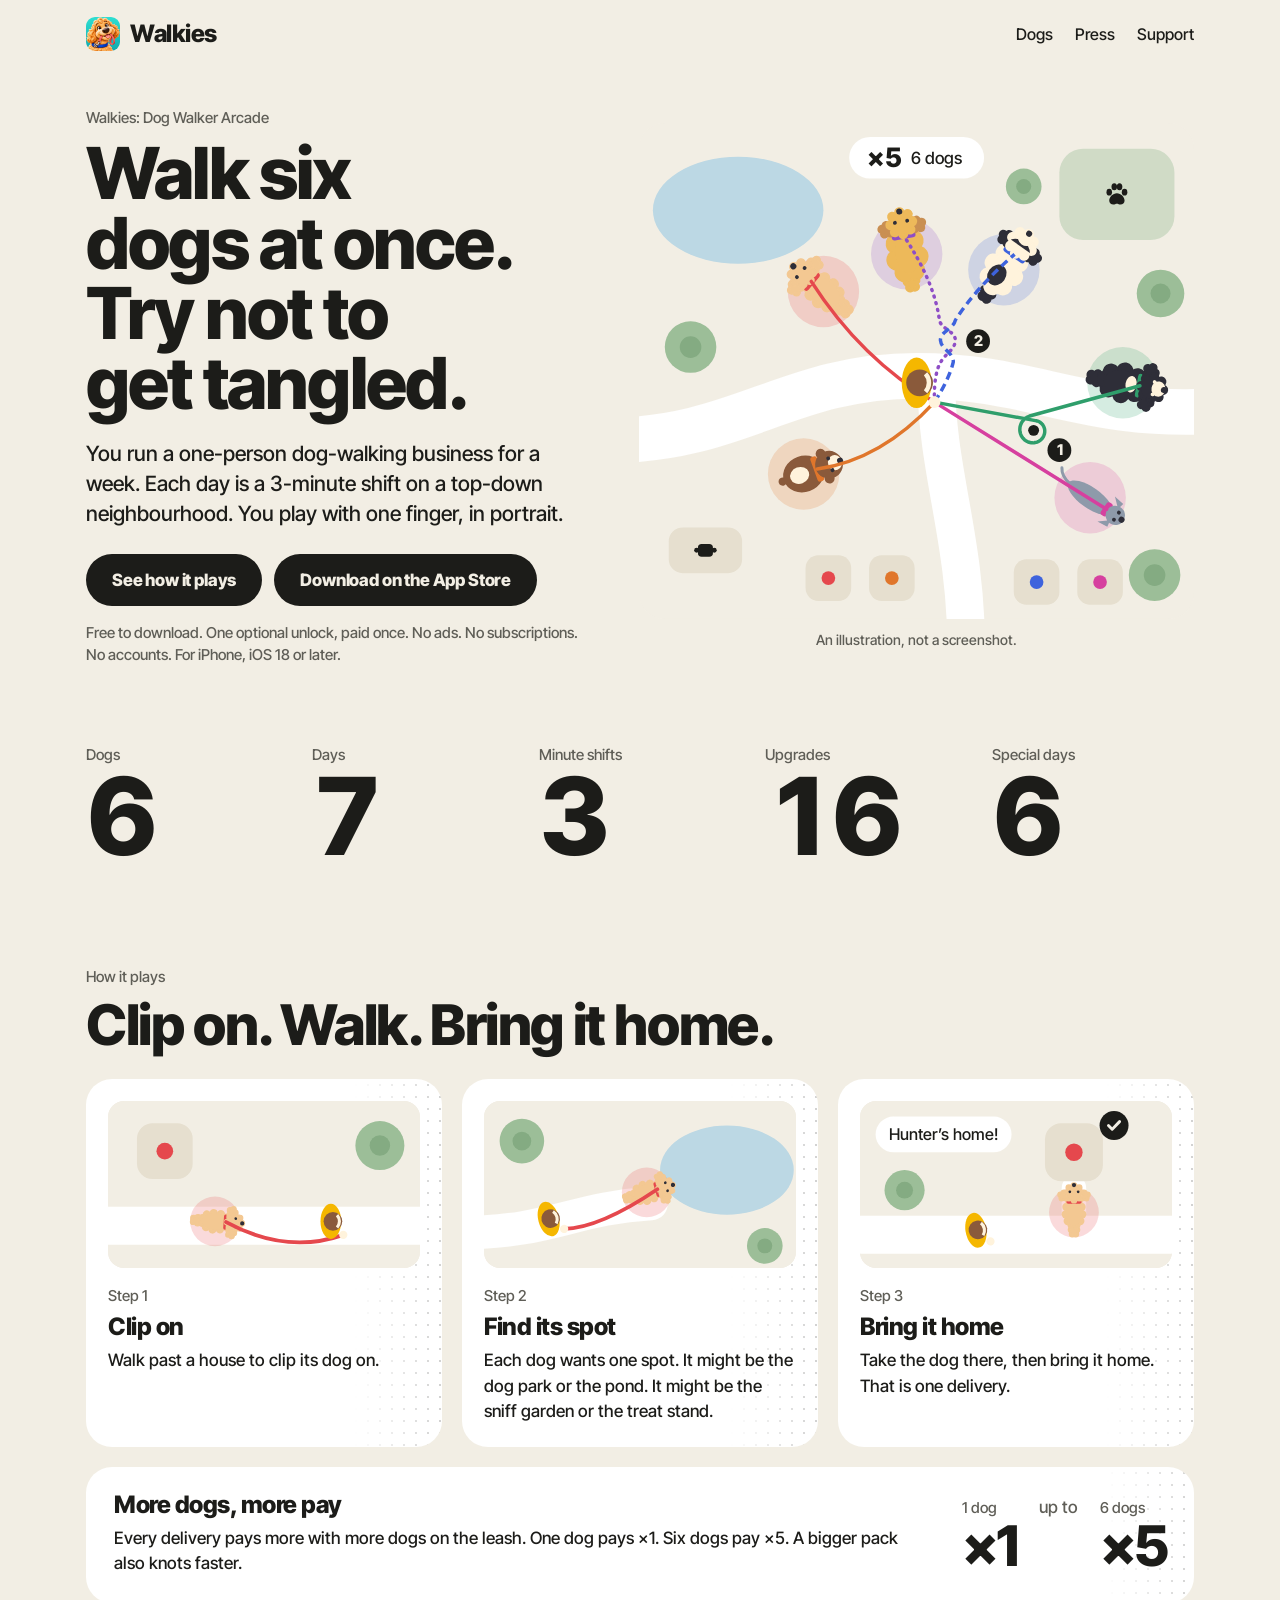
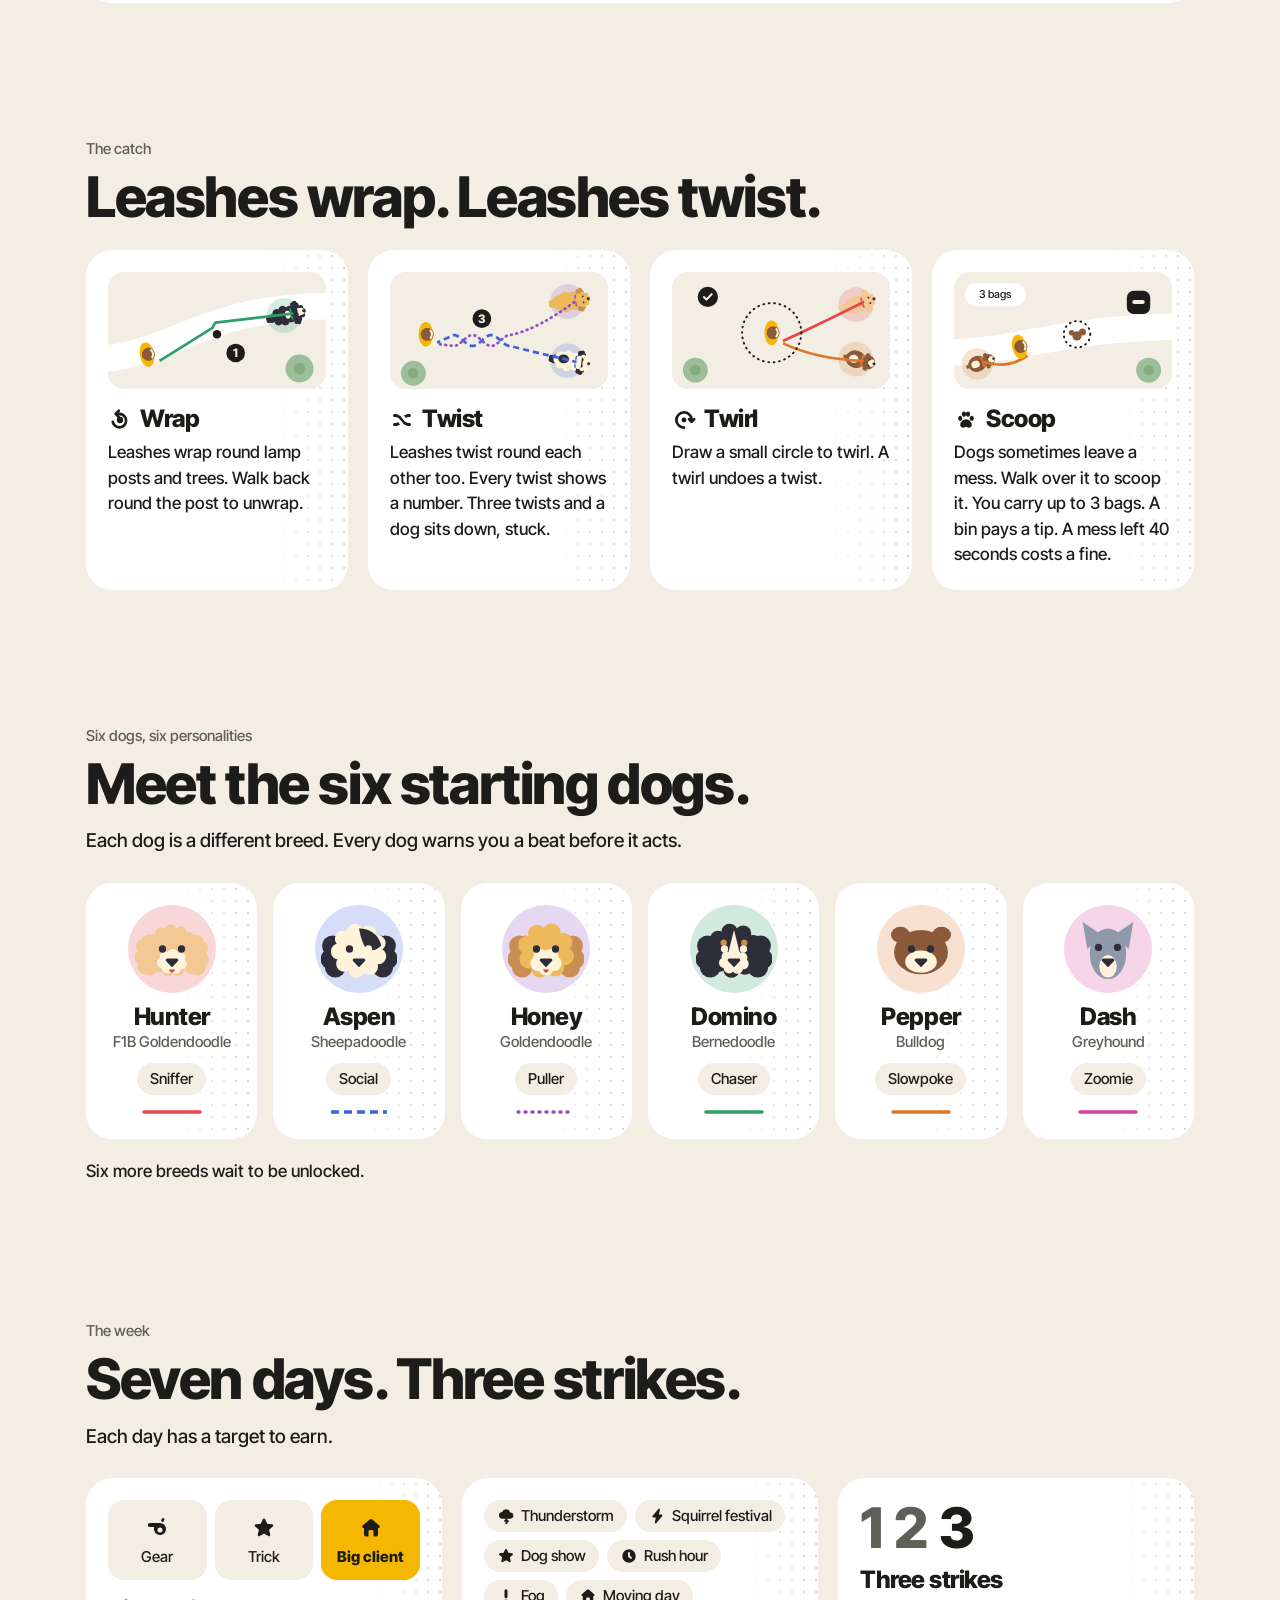
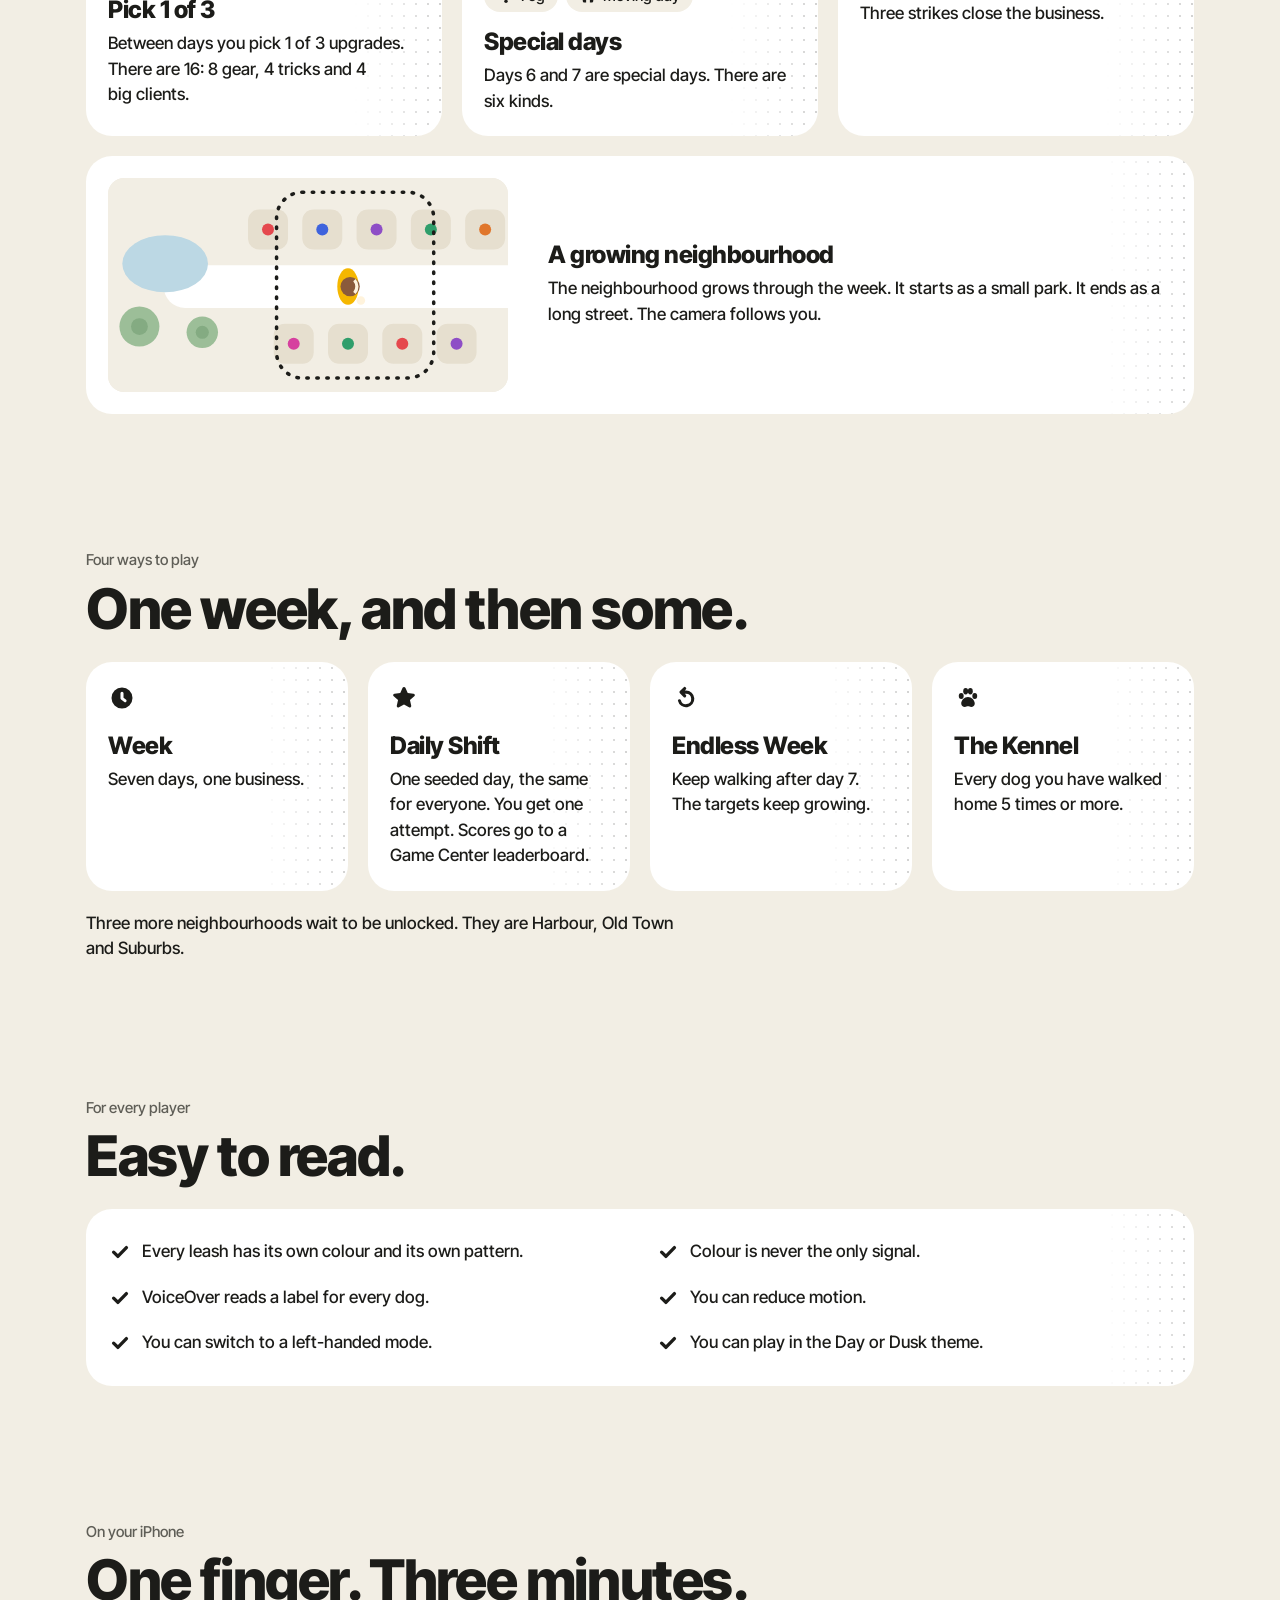
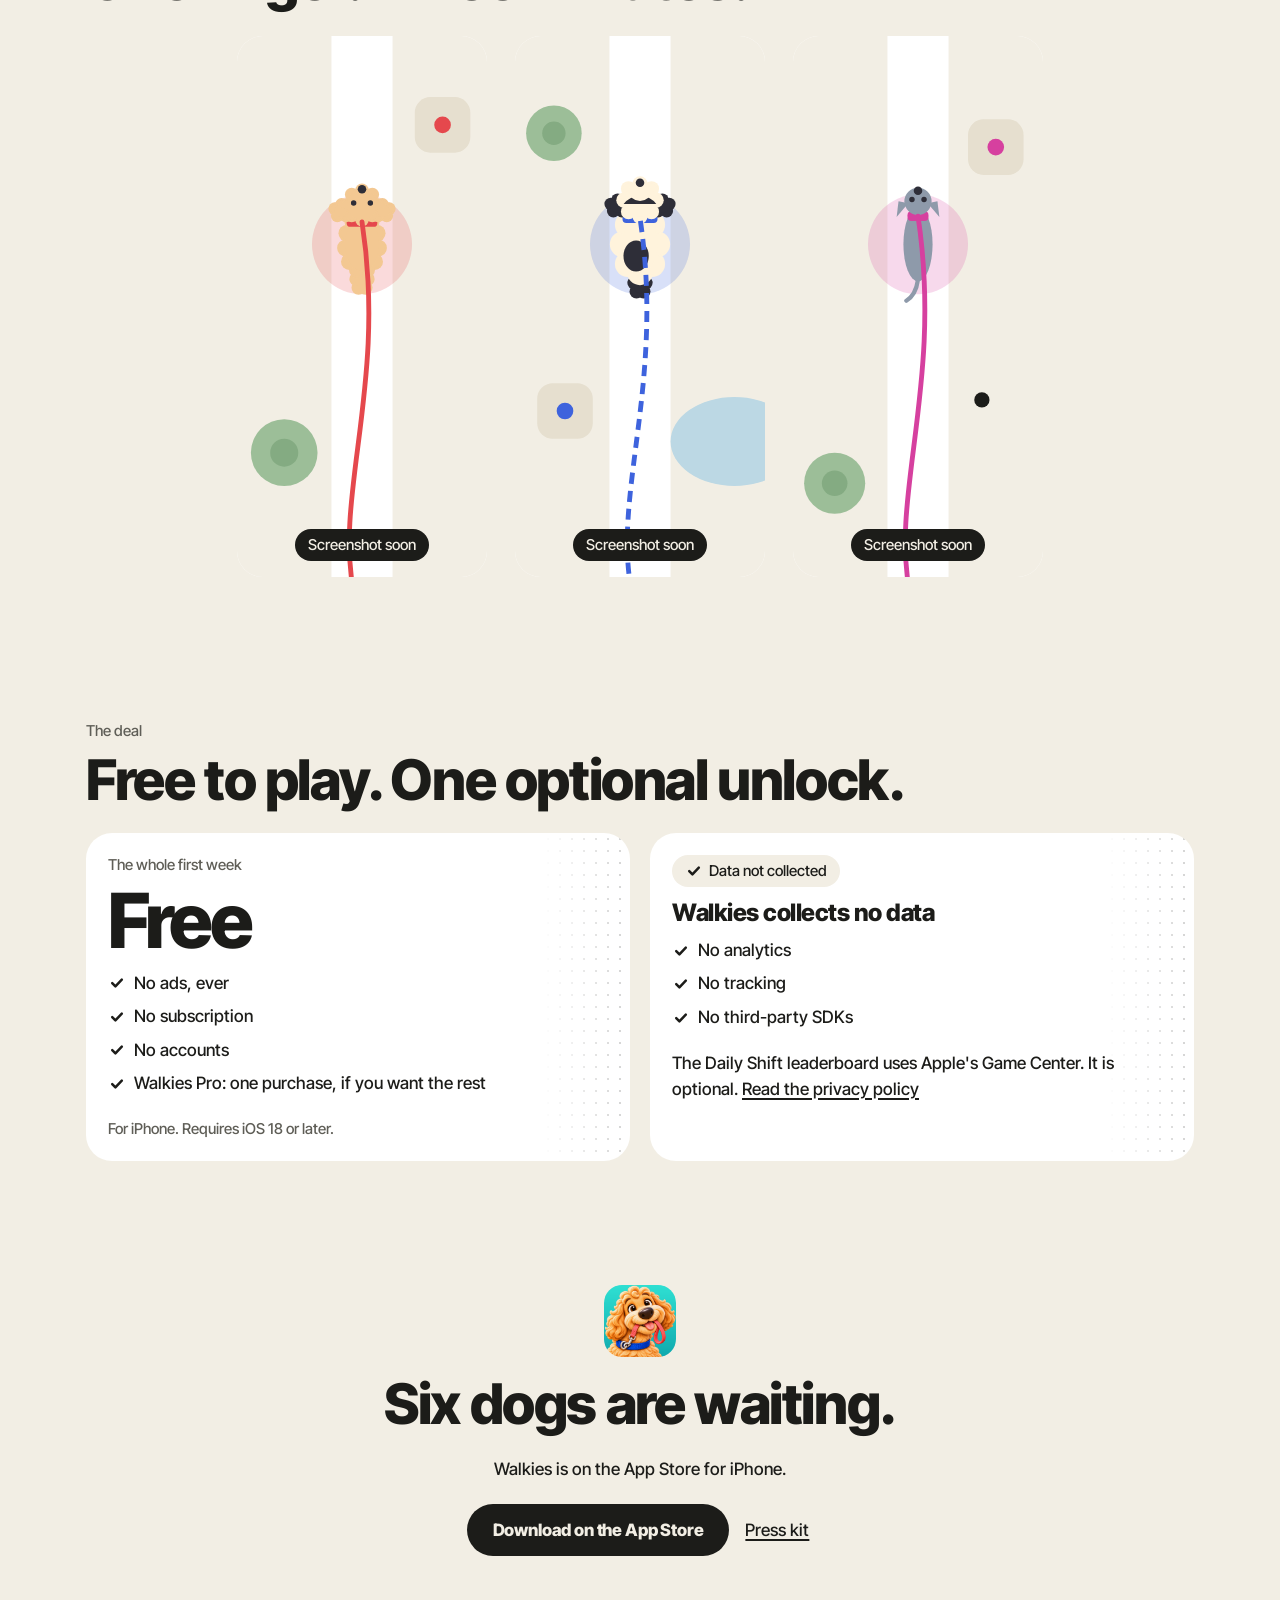
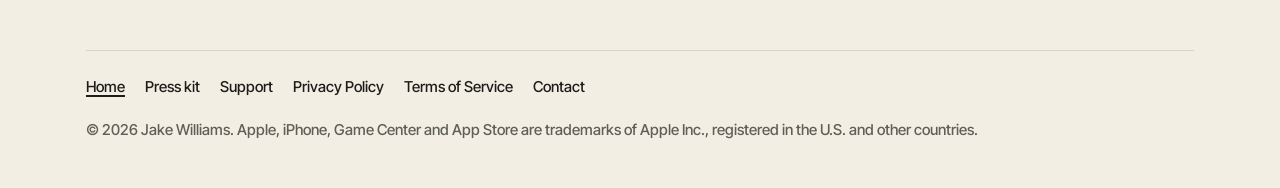
==== commit 36c8659b: "Walkies is on the App Store: download link, release date, Smart App Banner" ====
--- a/index.html
+++ b/index.html
@@ -4,6 +4,7 @@
 <meta charset="UTF-8">
 <meta name="viewport" content="width=device-width, initial-scale=1">
 <title>Walkies: Dog Walker Arcade for iPhone</title>
+<meta name="apple-itunes-app" content="app-id=6837052461">
 <meta name="description" content="Walkies: Dog Walker Arcade is a one-finger iPhone game. Walk six dogs at once and try not to get tangled. You run a dog-walking business for a week of 3-minute shifts. Free to play, no ads. Coming soon.">
 <meta name="color-scheme" content="light dark">
 <meta name="theme-color" content="#F2EEE4" media="(prefers-color-scheme: light)">
@@ -77,7 +78,7 @@
       <p class="lede">You run a one-person dog-walking business for a week. Each day is a <span class="nb">3-minute</span> shift on a top-down neighbourhood. You play with one finger, in portrait.</p>
       <div class="cta">
         <a class="btn" href="#how">See how it plays</a>
-        <!-- store-cta:start --><span class="soon"><span class="ico sm i-clock" aria-hidden="true"></span>Coming soon to the App Store</span><!-- store-cta:end -->
+        <!-- store-cta:start --><a class="btn" href="https://apps.apple.com/app/id6837052461">Download on the App Store</a><!-- store-cta:end -->
       </div>
       <p class="fine">Free to download. One optional unlock, paid once. No ads. No subscriptions. No accounts. For iPhone, iOS 18 or later.</p>
     </div>
@@ -356,9 +357,9 @@
   <div class="wrap">
     <object class="app-icon" data="assets/icon.png" type="image/png" aria-hidden="true" tabindex="-1"><img src="assets/favicon.svg" alt="" width="72" height="72"></object>
     <h2 id="closing-title">Six dogs are waiting.</h2>
-    <p>Walkies is not out yet. It is coming soon to the App Store.</p>
+    <p>Walkies is on the App Store for iPhone.</p>
     <div class="cta">
-      <!-- store-cta:start --><span class="soon"><span class="ico sm i-clock" aria-hidden="true"></span>Coming soon to the App Store</span><!-- store-cta:end -->
+      <!-- store-cta:start --><a class="btn" href="https://apps.apple.com/app/id6837052461">Download on the App Store</a><!-- store-cta:end -->
       <a href="press.html">Press kit</a>
     </div>
   </div>
